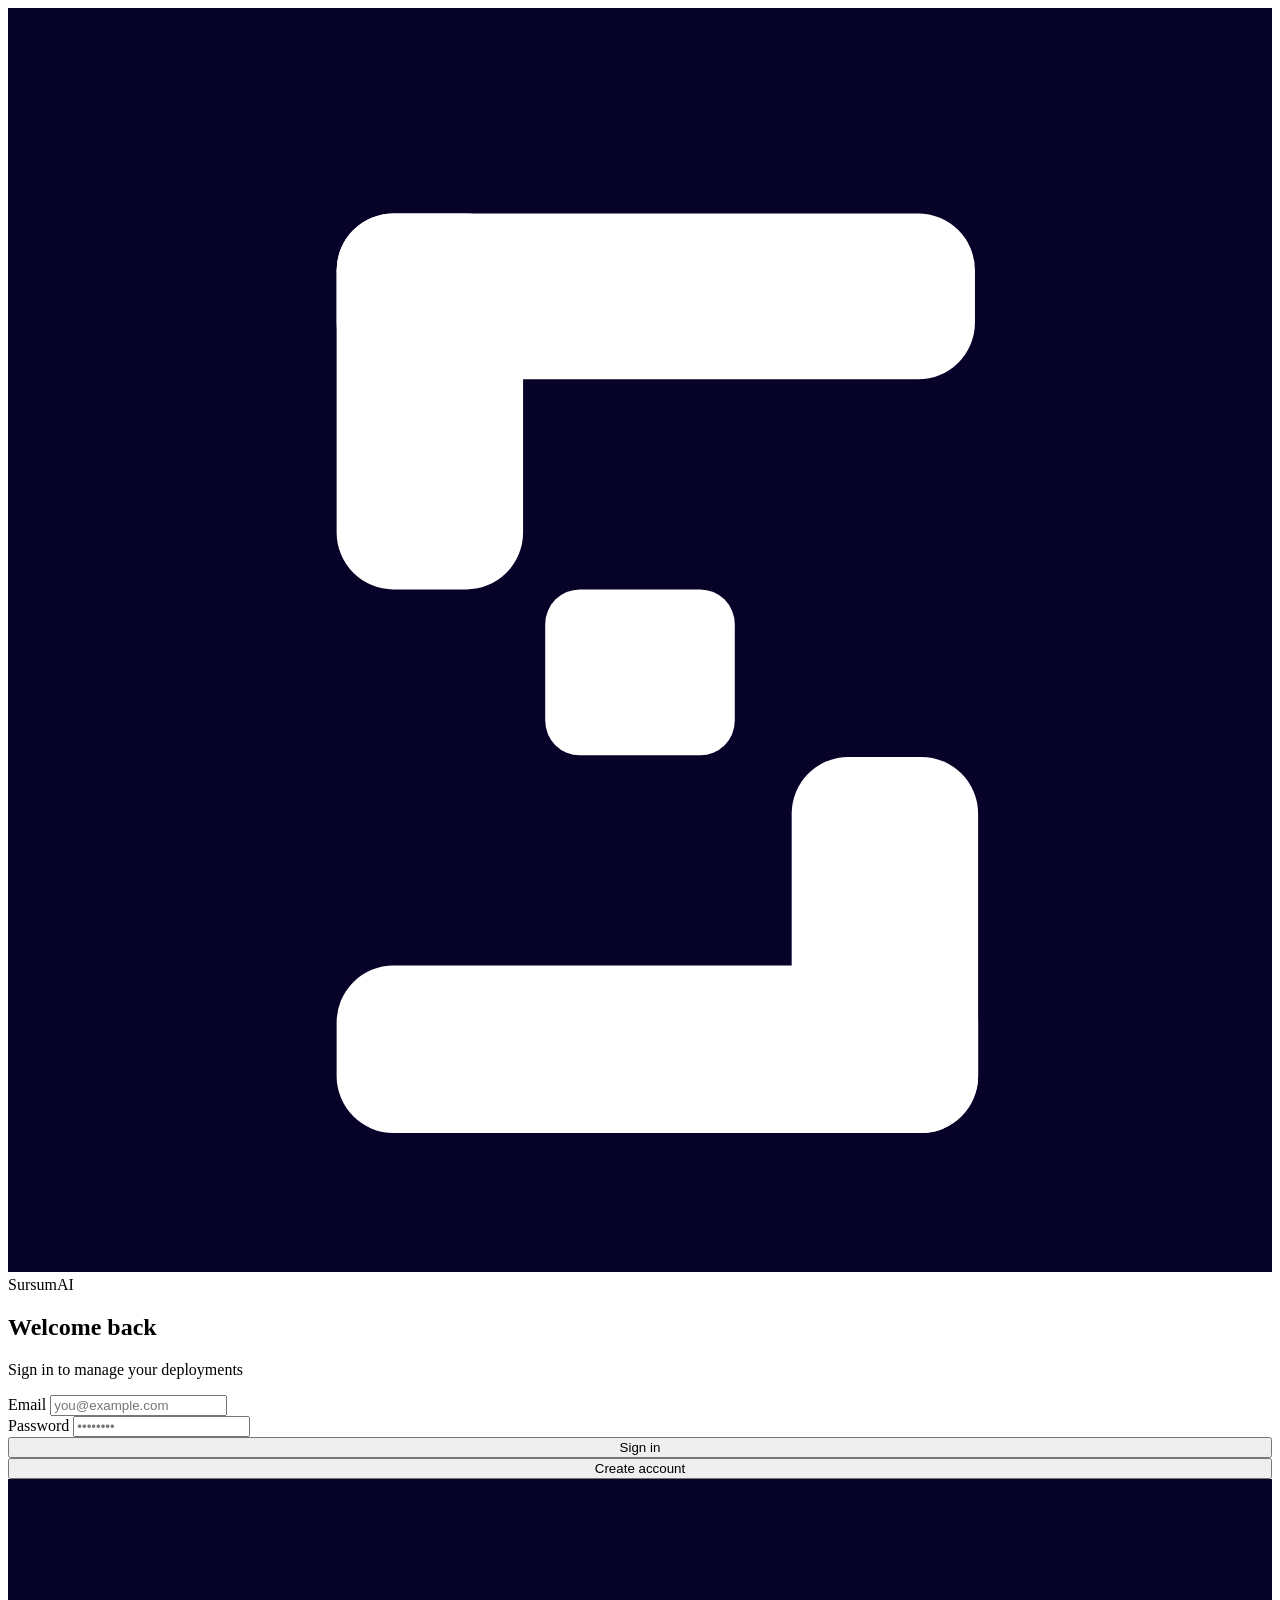
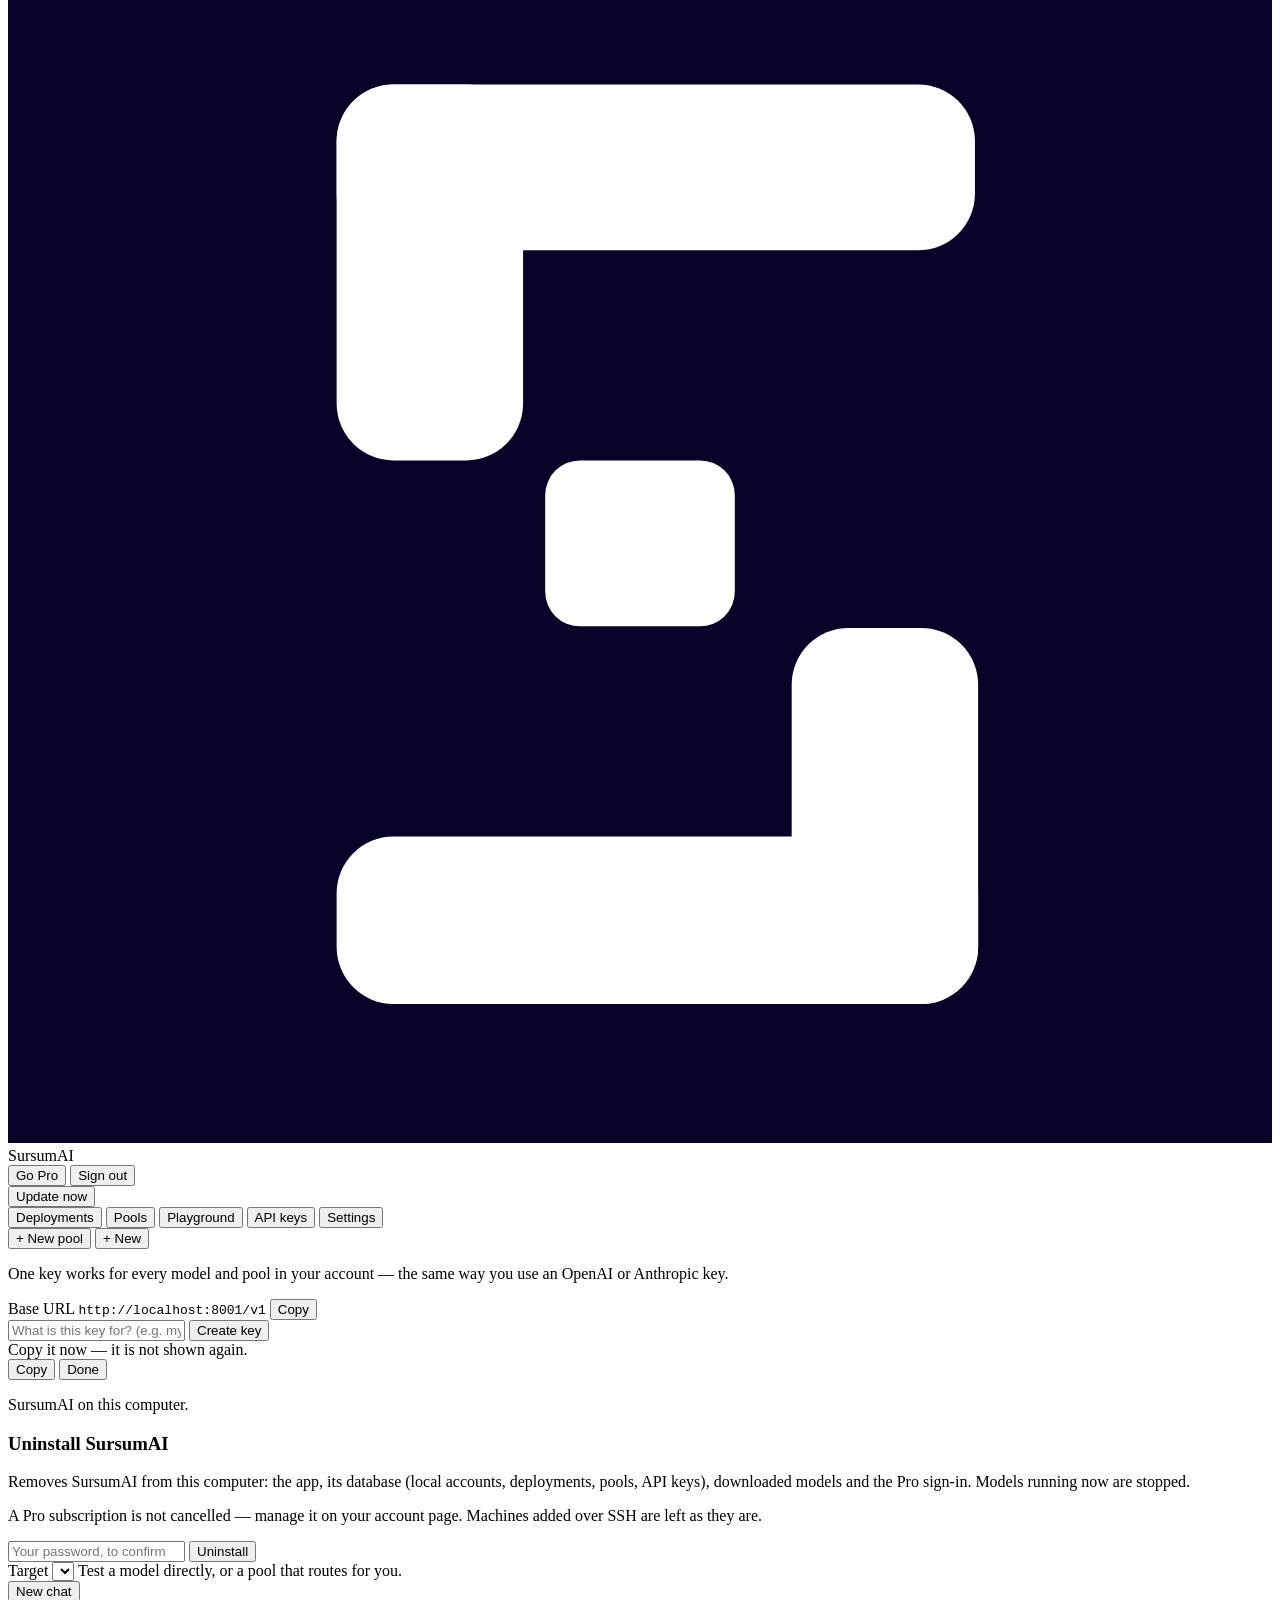
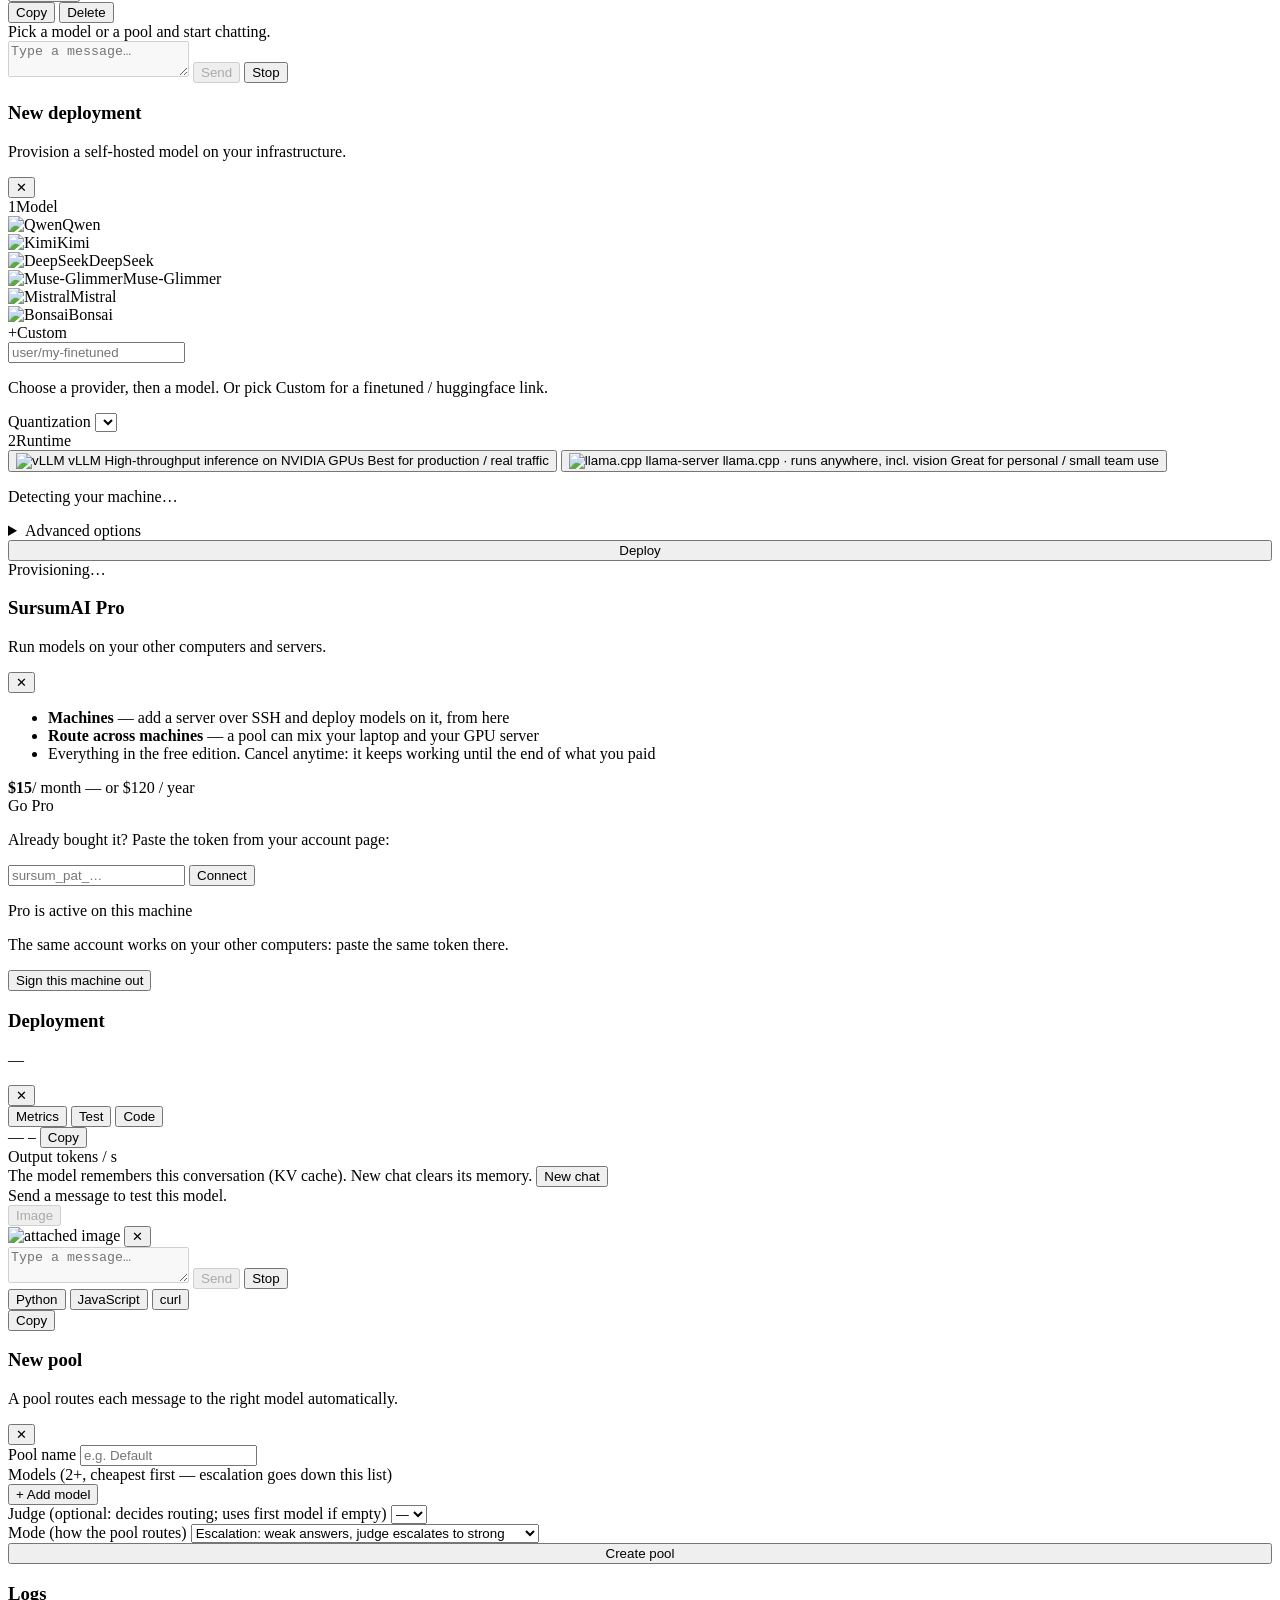
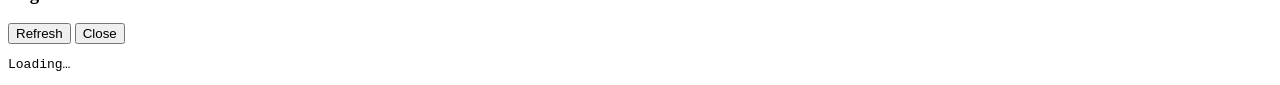
==== web/index.html @ 2ecaefad "v1.0.7: Tuning no deploy — os ajustes que faltavam, sem virar painel de avião Bloco Tuning, recolhid" ====
<!DOCTYPE html>
<html lang="en">
<head>
  <meta charset="UTF-8" />
  <meta name="viewport" content="width=device-width, initial-scale=1.0" />
  <title>SursumAI - Self-Hosting Models</title>
  <link rel="icon" type="image/svg+xml" href="/assets/favicon.svg" />
  <link rel="stylesheet" href="/style.css" />
</head>
<body>
  <div class="bg"></div>

  <!-- ======= LOGIN ======= -->
  <section id="login" class="auth-wrap">
    <div class="auth-card glass">
      <div class="auth-brand"><svg class="logo-mark" aria-hidden="true" xmlns="http://www.w3.org/2000/svg" viewBox="0 0 800 800"><rect width="800" height="800" fill="#070228"/><g fill="#fff"><rect x="208" y="130" width="404" height="105" rx="36"/><rect x="208" y="130" width="118" height="238" rx="36"/><rect x="340" y="368" width="120" height="105" rx="22"/><rect x="496" y="474" width="118" height="238" rx="36"/><rect x="208" y="606" width="406" height="106" rx="36"/></g></svg><span>SursumAI</span></div>
      <h2 id="authTitle">Welcome back</h2>
      <p id="authSub">Sign in to manage your deployments</p>
      <div class="field">
        <label>Email</label>
        <input id="auth_email" class="input" type="email" autocomplete="email" placeholder="you@example.com" />
      </div>
      <div class="field">
        <label>Password</label>
        <input id="auth_password" class="input" type="password" autocomplete="current-password" placeholder="••••••••" />
      </div>
      <button id="authBtn" class="btn btn-primary" style="width:100%" onclick="submitAuth()">Sign in</button>
      <button id="authToggle" class="btn btn-ghost" style="width:100%" onclick="toggleAuth()">Create account</button>
    </div>
  </section>

  <!-- ======= DASHBOARD ======= -->
  <section id="dashboard" class="hidden">
    <nav class="nav">
      <span class="logo"><svg class="logo-mark" aria-hidden="true" xmlns="http://www.w3.org/2000/svg" viewBox="0 0 800 800"><rect width="800" height="800" fill="#070228"/><g fill="#fff"><rect x="208" y="130" width="404" height="105" rx="36"/><rect x="208" y="130" width="118" height="238" rx="36"/><rect x="340" y="368" width="120" height="105" rx="22"/><rect x="496" y="474" width="118" height="238" rx="36"/><rect x="208" y="606" width="406" height="106" rx="36"/></g></svg>SursumAI</span>
      <div class="nav-right">
        <span id="userName" class="nav-user hidden"></span>
        <button class="btn btn-pro" id="proBtn" onclick="openUpgrade()">Go Pro</button>
        <button class="btn btn-ghost" onclick="logout()">Sign out</button>
      </div>
    </nav>
    <div class="dash">
      <div id="updateBanner" class="update-banner hidden">
        <span id="updateBannerText"></span>
        <button class="btn btn-primary update-btn" onclick="applyUpdate()">Update now</button>
      </div>
      <div class="dash-head">
        <div class="dash-tabs">
          <button class="dash-tab active" data-view="deploys" onclick="switchDash('deploys')">Deployments</button>
          <button class="dash-tab" data-view="pools" onclick="switchDash('pools')">Pools</button>
          <button class="dash-tab" data-view="chat" onclick="switchDash('chat')">Playground</button>
          <button class="dash-tab" data-view="keys" onclick="switchDash('keys')">API keys</button>
          <button class="dash-tab" data-view="settings" onclick="switchDash('settings')">Settings</button>
        </div>
        <div>
          <button class="btn btn-primary hidden" id="poolBtn" onclick="openPoolModal()">+ New pool</button>
          <button class="btn btn-primary" id="newBtn" onclick="openModal()">+ New</button>
        </div>
      </div>
      <div id="deploysView">
        <div id="sursumaiGrid" class="sursum-grid"></div>
      </div>
      <div id="poolsView" class="hidden">
        <div id="poolsGrid" class="sursum-grid"></div>
      </div>
      <div id="keysView" class="hidden">
        <div class="keys-intro">
          <p>One key works for every model and pool in your account — the same way
             you use an OpenAI or Anthropic key.</p>
          <div class="keys-base">
            <span class="kv-label">Base URL</span>
            <code class="url" id="keysBaseUrl">http://localhost:8001/v1</code>
            <button class="btn btn-ghost btn-sm"
                    onclick="copyUrl(document.getElementById('keysBaseUrl').textContent)">Copy</button>
          </div>
        </div>
        <div class="keys-new">
          <input class="input" id="keyName" placeholder="What is this key for? (e.g. my laptop)"
                 maxlength="60" onkeydown="if(event.key==='Enter')createApiKey()">
          <button class="btn btn-primary" onclick="createApiKey()">Create key</button>
        </div>
        <div id="keyReveal" class="key-reveal hidden">
          <div class="key-reveal-head">Copy it now — it is not shown again.</div>
          <div class="key-reveal-row">
            <code id="keyRevealValue"></code>
            <button class="btn btn-primary btn-sm" onclick="copyNewKey()">Copy</button>
            <button class="btn btn-ghost btn-sm" onclick="dismissNewKey()">Done</button>
          </div>
        </div>
        <div id="keysList" class="keys-list"></div>
      </div>
      <div id="settingsView" class="hidden">
        <div class="keys-intro">
          <p>SursumAI <span id="settingsVersion"></span> on this computer.</p>
        </div>
        <div class="danger-zone">
          <h3>Uninstall SursumAI</h3>
          <p>Removes SursumAI from this computer: the app, its database (local accounts,
             deployments, pools, API keys), downloaded models and the Pro sign-in. Models
             running now are stopped.</p>
          <p class="muted">A Pro subscription is not cancelled — manage it on your account
             page. Machines added over SSH are left as they are.</p>
          <div class="keys-new">
            <input class="input" id="uninstallPassword" type="password"
                   placeholder="Your password, to confirm" autocomplete="current-password"
                   onkeydown="if(event.key==='Enter')uninstallApp()">
            <button class="btn btn-danger" id="uninstallBtn" onclick="uninstallApp()">Uninstall</button>
          </div>
        </div>
      </div>
      <div id="chatView" class="hidden">
        <div class="chat-area">
          <div class="chat-head">
            <div class="chat-pool-row">
              <label>Target</label>
              <select id="chatTarget" class="input" onchange="chatTargetChanged()"></select>
              <span class="chat-hint">Test a model directly, or a pool that routes for you.</span>
            </div>
            <button class="btn btn-ghost" onclick="newChat()">New chat</button>
          </div>
          <div id="chatApiRow" class="chat-api-row hidden">
            <code id="chatApiUrl" class="chat-api-url"></code>
            <button class="btn btn-ghost chat-api-copy" onclick="copyChatApi()">Copy</button>
            <button class="btn btn-danger chat-api-del hidden" id="chatApiDel" onclick="deleteChatPool()">Delete</button>
          </div>
          <div id="chatMessages" class="chat-messages">
            <div class="play-empty">Pick a model or a pool and start chatting.</div>
          </div>
          <div class="chat-input-row">
            <textarea id="chatInput" class="input play-input" rows="2" placeholder="Type a message…"
              onkeydown="if(event.key==='Enter'&&!event.shiftKey){event.preventDefault();sendChat()}" disabled></textarea>
            <button class="btn btn-primary" id="chatSend" onclick="sendChat()" disabled>Send</button>
            <button class="btn btn-danger play-stop hidden" id="chatStop" onclick="stopChat()">Stop</button>
          </div>
        </div>
      </div>
    </div>
  </section>

  <!-- ======= NEW DEPLOY MODAL ======= -->
  <div id="modal" class="overlay hidden" onclick="if(event.target===this) closeModal()">
    <div class="modal glass">
      <div class="modal-head">
        <div>
          <h3 id="modalTitle">New deployment</h3>
          <p class="modal-sub" id="modalSub">Provision a self-hosted model on your infrastructure.</p>
        </div>
        <button class="modal-close" onclick="closeModal()" aria-label="Close">✕</button>
      </div>

      <div class="sec">
        <div class="sec-head"><span class="sec-num">1</span><span class="sec-title">Model</span></div>
        <div class="field">
          <div class="providers">
            <div class="provider" data-provider="qwen" onclick="pickProvider('qwen')">
              <img class="plogo" src="https://avatars.githubusercontent.com/u/141221163?s=80" alt="Qwen" /><span class="pname">Qwen</span>
            </div>
            <div class="provider" data-provider="kimi" onclick="pickProvider('kimi')">
              <img class="plogo" src="https://avatars.githubusercontent.com/u/129152888?s=80" alt="Kimi" /><span class="pname">Kimi</span>
            </div>
            <div class="provider" data-provider="deepseek" onclick="pickProvider('deepseek')">
              <img class="plogo" src="https://avatars.githubusercontent.com/u/148330874?s=80" alt="DeepSeek" /><span class="pname">DeepSeek</span>
            </div>
            <div class="provider" data-provider="llama" onclick="pickProvider('llama')">
              <img class="plogo" src="https://avatars.githubusercontent.com/u/153379578?s=80" alt="Muse-Glimmer" /><span class="pname">Muse-Glimmer</span>
            </div>
            <div class="provider" data-provider="mistral" onclick="pickProvider('mistral')">
              <img class="plogo" src="https://avatars.githubusercontent.com/u/132372032?s=80" alt="Mistral" /><span class="pname">Mistral</span>
            </div>
            <div class="provider" data-provider="bonsai" onclick="pickProvider('bonsai')">
              <img class="plogo" src="/assets/bonsai-logo.svg" alt="Bonsai" /><span class="pname">Bonsai</span>
            </div>
            <div class="provider" data-provider="custom" onclick="pickProvider('custom')">
              <span class="plogo pl-custom">+</span><span class="pname">Custom</span>
            </div>
          </div>
          <div id="provider_models" class="provider-models hidden">
            <div id="provider_models_list" class="model-list-static"></div>
          </div>
          <input id="f_model" class="input hidden" placeholder="user/my-finetuned" autocomplete="off" />
          <p class="hint" id="f_model_hint">Choose a provider, then a model. Or pick Custom for a finetuned / huggingface link.</p>
          <div id="quant_row" class="quant-row hidden">
            <label class="label" for="f_quant">Quantization</label>
            <select id="f_quant" class="input"></select>
          </div>
        </div>
      </div>

      <div class="sec">
        <div class="sec-head"><span class="sec-num">2</span><span class="sec-title">Runtime</span></div>
        <div class="runtime-cards">
          <button class="runtime-card active" data-runtime="vllm" onclick="setRuntime('vllm')">
            <img class="rlogo" src="https://avatars.githubusercontent.com/u/136984999?s=80" alt="vLLM" />
            <span class="rname">vLLM</span>
            <span class="rdesc">High-throughput inference on NVIDIA GPUs</span>
            <span class="rtag">Best for production / real traffic</span>
          </button>
          <button class="runtime-card" data-runtime="llama" onclick="setRuntime('llama')">
            <img class="rlogo" src="https://avatars.githubusercontent.com/u/134263123?s=80" alt="llama.cpp" />
            <span class="rname">llama-server</span>
            <span class="rdesc">llama.cpp · runs anywhere, incl. vision</span>
            <span class="rtag">Great for personal / small team use</span>
          </button>
        </div>
        <p class="runtime-note" id="runtimeNote">Detecting your machine…</p>
      </div>

      <details class="advanced" id="advancedSec">
        <summary>Advanced options</summary>

        <div class="sec">
          <div class="sec-head"><span class="sec-num">3</span><span class="sec-title">Configuration</span></div>
          <div class="cfg-grid">
            <div class="field"><label>GPUs</label><input id="f_gpus" class="input" type="number" value="1" min="1" /></div>
            <div class="field"><label>GPU mem util</label><input id="f_mem" class="input" type="number" value="0.50" step="0.05" min="0.05" max="1" /></div>
            <div class="field"><label>Max model len</label><input id="f_len" class="input" type="number" value="300" /></div>
            <div class="field"><label>Max tokens</label><input id="f_tokens" class="input" type="number" value="2048" /></div>
            <div class="field"><label>Temperature</label><input id="f_temp" class="input" type="number" value="0.0" step="0.1" min="0" max="2" /></div>
            <div class="field"><label>Port</label><input id="f_port" class="input" type="number" placeholder="auto" min="9000" max="9099" /></div>
          </div>
          <div class="field hf-field">
            <label>Hugging Face token <span class="opt">(optional, faster downloads)</span></label>
            <input id="f_hf_token" class="input" type="password" placeholder="hf_..." autocomplete="off" />
          </div>
        </div>

        <div class="sec">
          <div class="sec-head">
            <span class="sec-num">4</span><span class="sec-title">Tuning</span>
            <button type="button" class="btn btn-ghost btn-sm tuning-reset"
                    onclick="resetTuning()">Reset to automatic</button>
          </div>
          <p class="hint">Every field here is optional. Left alone, the runtime picks what
             fits your machine — that is what almost every deployment uses.</p>
          <div class="cfg-grid">
            <div class="field">
              <label>Name</label>
              <input id="f_name" class="input" maxlength="60" placeholder="e.g. Qwen 27B fast" />
              <span class="fhint">What you call it in the dashboard. The model id is used when empty.</span>
            </div>
            <div class="field">
              <label>KV cache</label>
              <select id="f_kv" class="input">
                <option value="">Automatic</option>
                <option value="f16">f16 — full precision</option>
                <option value="q8_0">q8_0 — half the memory</option>
                <option value="q4_0">q4_0 — a quarter, lower quality</option>
              </select>
              <span class="fhint">Shrinks what the context costs in memory, so a longer
                conversation fits on the same card.</span>
            </div>
            <div class="field">
              <label>Conversations at once</label>
              <input id="f_parallel" class="input" type="number" min="1" max="256" placeholder="auto" />
              <span class="fhint">More serves several people at the same time; each one takes
                its slice of the context.</span>
            </div>
            <div class="field llama-only">
              <label>Top-p</label>
              <input id="f_top_p" class="input" type="number" step="0.05" min="0.05" max="1" placeholder="auto" />
              <span class="fhint">Lower keeps the model to the likeliest words.</span>
            </div>
            <div class="field llama-only">
              <label>Repeat penalty</label>
              <input id="f_repeat" class="input" type="number" step="0.05" min="0.05" max="5" placeholder="auto" />
              <span class="fhint">Above 1 pushes the model away from repeating itself.</span>
            </div>
            <div class="field llama-only">
              <label>GPU layers</label>
              <input id="f_ngl" class="input" placeholder="auto" />
              <span class="fhint">Automatic splits a model bigger than your VRAM between GPU
                and CPU. A number turns that off.</span>
            </div>
            <div class="field llama-only">
              <label>CPU threads</label>
              <input id="f_threads" class="input" type="number" min="1" max="256" placeholder="auto" />
              <span class="fhint">Matters when part of the model runs on the CPU.</span>
            </div>
            <div class="field llama-only field-check">
              <label><input id="f_flash" type="checkbox" /> Flash attention</label>
              <span class="fhint">Faster and lighter on recent NVIDIA cards.</span>
            </div>
            <div class="field vllm-only">
              <label>Quantization</label>
              <select id="f_quantization" class="input">
                <option value="">None (full weights)</option>
                <option value="awq">AWQ</option>
                <option value="gptq">GPTQ</option>
                <option value="fp8">FP8</option>
                <option value="bitsandbytes">bitsandbytes</option>
                <option value="gguf">GGUF</option>
              </select>
              <span class="fhint">Only for a repo that was published quantized that way.</span>
            </div>
            <div class="field vllm-only">
              <label>Swap space (GiB)</label>
              <input id="f_swap" class="input" type="number" min="0" max="128" placeholder="auto" />
              <span class="fhint">CPU memory to fall back on when the GPU fills up.</span>
            </div>
            <div class="field vllm-only field-check">
              <label><input id="f_trust" type="checkbox" /> Trust remote code</label>
              <span class="fhint">Some models only load with this. It runs code from the
                repository, so turn it on for models you trust.</span>
            </div>
          </div>
        </div>
      </details>

      <button id="deployBtn" class="btn btn-primary" style="width:100%" onclick="deploy()">Deploy</button>
      <div id="progress" class="progress hidden">
        <span class="spinner"></span>
        <span id="progressText">Provisioning…</span>
      </div>
    </div>
  </div>

  <!-- ======= UPGRADE / LICENCE ======= -->
  <div id="upgradeModal" class="overlay hidden" onclick="if(event.target===this) closeUpgrade()">
    <div class="modal glass upgrade-modal">
      <div class="modal-head">
        <div>
          <h3 id="upgradeTitle">SursumAI Pro</h3>
          <p class="modal-sub" id="upgradeSub">Run models on your other computers and servers.</p>
        </div>
        <button class="modal-close" onclick="closeUpgrade()" aria-label="Close">✕</button>
      </div>

      <div id="upgradeOffer">
        <ul class="upgrade-list">
          <li><b>Machines</b> — add a server over SSH and deploy models on it, from here</li>
          <li><b>Route across machines</b> — a pool can mix your laptop and your GPU server</li>
          <li>Everything in the free edition. Cancel anytime: it keeps working until the end of what you paid</li>
        </ul>
        <div class="upgrade-price"><b>$15</b><span>/ month — or $120 / year</span></div>
        <a class="btn btn-primary upgrade-buy" id="upgradeBuy" target="_blank" rel="noopener">Go Pro</a>
        <p class="upgrade-note">Already bought it? Paste the token from your account page:</p>
        <div class="upgrade-key-row">
          <input class="input" id="licenseKey" placeholder="sursum_pat_…" autocomplete="off" spellcheck="false"
                 onkeydown="if(event.key==='Enter')connectAccount()">
          <button class="btn btn-primary" id="activateBtn" onclick="connectAccount()">Connect</button>
        </div>
        <p class="upgrade-error hidden" id="licenseError"></p>
      </div>

      <div id="upgradeActive" class="hidden">
        <div class="upgrade-active-badge">Pro is active on this machine</div>
        <p class="upgrade-note" id="licensedTo"></p>
        <p class="upgrade-note">The same account works on your other computers: paste the same token there.</p>
        <button class="btn btn-ghost" onclick="disconnectAccount()">Sign this machine out</button>
      </div>
    </div>
  </div>

  <div id="toast" class="toast"></div>

  <!-- ======= DEPLOY DETAIL MODAL ======= -->
  <div id="detailModal" class="overlay hidden" onclick="if(event.target===this) closeDetail()">
    <div class="modal detail-modal glass">
      <div class="detail-head">
        <div>
          <h3 id="detailTitle">Deployment</h3>
          <p class="modal-sub" id="detailSub">—</p>
        </div>
        <button class="modal-close" onclick="closeDetail()" aria-label="Close">✕</button>
      </div>

      <div class="tabs">
        <button class="tab active" data-tab="metrics" onclick="switchTab('metrics')">Metrics</button>
        <button class="tab" data-tab="test" onclick="switchTab('test')">Test</button>
        <button class="tab" data-tab="code" onclick="switchTab('code')">Code</button>
      </div>

      <!-- ===== Metrics ===== -->
      <div id="tab-metrics" class="tab-pane active">
        <div class="kv-row">
          <span class="status" id="detailStatus"><span class="dot"></span>—</span>
          <code class="url" id="detailUrl">—</code>
          <button class="btn btn-ghost btn-sm" onclick="copyUrl(document.getElementById('detailUrl').textContent)">Copy</button>
        </div>

        <div class="metrics-grid" id="detailMetricsGrid"></div>
        <div class="spark-row">
          <span class="spark-label">Output tokens / s</span>
          <span id="detailSpark"></span>
        </div>
      </div>

      <!-- ===== Test (playground) ===== -->
      <div id="tab-test" class="tab-pane">
        <div class="play-area">
          <div class="play-head">
            <span class="play-hint">The model remembers this conversation (KV cache). New chat clears its memory.</span>
            <button class="btn btn-ghost play-clear" onclick="clearPlay()">New chat</button>
          </div>
          <div id="playMessages" class="play-messages">
            <div class="play-empty">Send a message to test this model.</div>
          </div>
          <div class="play-input-row">
            <input type="file" id="playImageInput" accept="image/*" hidden
              onchange="attachPlayImage(event)">
            <div class="play-attach-col">
              <button class="btn btn-ghost play-attach" id="playAttach" onclick="pickPlayImage()"
                title="Attach an image (vision models)" disabled>Image</button>
              <div id="playImagePreview" class="play-image-preview hidden">
                <img id="playImageThumb" alt="attached image">
                <button class="play-image-remove" onclick="removePlayImage()" title="Remove image">✕</button>
              </div>
            </div>
            <textarea id="playInput" class="input play-input" rows="2" placeholder="Type a message…"
              onkeydown="if(event.key==='Enter'&&!event.shiftKey){event.preventDefault();sendPlay()}" disabled></textarea>
            <button class="btn btn-primary" id="playSend" onclick="sendPlay()" disabled>Send</button>
            <button class="btn btn-danger play-stop hidden" id="playStop" onclick="stopPlay()">Stop</button>
          </div>
        </div>
      </div>

      <!-- ===== Code ===== -->
      <div id="tab-code" class="tab-pane">
        <div class="code-tabs">
          <button class="code-tab active" data-lang="python" onclick="switchLang('python')">Python</button>
          <button class="code-tab" data-lang="js" onclick="switchLang('js')">JavaScript</button>
          <button class="code-tab" data-lang="curl" onclick="switchLang('curl')">curl</button>
        </div>
        <div class="code-block-wrap">
          <button class="code-copy" onclick="copySnippet()">Copy</button>
          <pre class="code-block" id="codeBlock"></pre>
        </div>
      </div>
    </div>
  </div>

  <!-- ======= POOL MODAL ======= -->
  <div id="poolModal" class="overlay hidden" onclick="if(event.target===this) closePoolModal()">
    <div class="modal glass">
      <div class="modal-head">
        <div>
          <h3>New pool</h3>
          <p class="modal-sub">A pool routes each message to the right model automatically.</p>
        </div>
        <button class="modal-close" onclick="closePoolModal()" aria-label="Close">✕</button>
      </div>
      <div class="field">
        <label>Pool name</label>
        <input id="p_name" class="input" placeholder="e.g. Default" autocomplete="off" />
      </div>
      <div class="field">
        <label>Models <span class="opt">(2+, cheapest first — escalation goes down this list)</span></label>
        <div id="p_models" class="pool-models"></div>
        <button type="button" class="btn btn-ghost pool-add" onclick="addPoolModel()">+ Add model</button>
      </div>
      <div class="field">
        <label>Judge <span class="opt">(optional: decides routing; uses first model if empty)</span></label>
        <select id="p_judge" class="input"><option value="">—</option></select>
      </div>
      <div class="field">
        <label>Mode <span class="opt">(how the pool routes)</span></label>
        <select id="p_mode" class="input">
          <option value="escalation">Escalation: weak answers, judge escalates to strong</option>
          <option value="classifier">Classifier: judge picks the best model for each question</option>
          <option value="advisor">Advisor: instant answer, judge in background</option>
          <option value="stage">Stage: rules only, no judge (fastest)</option>
          <option value="round_robin">Round-robin: alternate models</option>
        </select>
      </div>
      <button id="poolBtnSubmit" class="btn btn-primary" style="width:100%" onclick="createPool()">Create pool</button>
    </div>
  </div>

  <!-- ======= LOGS MODAL ======= -->
  <div id="logsModal" class="overlay hidden" onclick="if(event.target===this) closeLogs()">
    <div class="modal logs-modal glass">
      <div class="logs-head">
        <h3 id="logsTitle">Logs</h3>
        <div class="logs-actions">
          <button class="btn" onclick="refreshLogs()">Refresh</button>
          <button class="btn btn-ghost" onclick="closeLogs()">Close</button>
        </div>
      </div>
      <pre id="logsContent" class="logs-content">Loading…</pre>
    </div>
  </div>

  <script src="/app.js"></script>
</body>
</html>
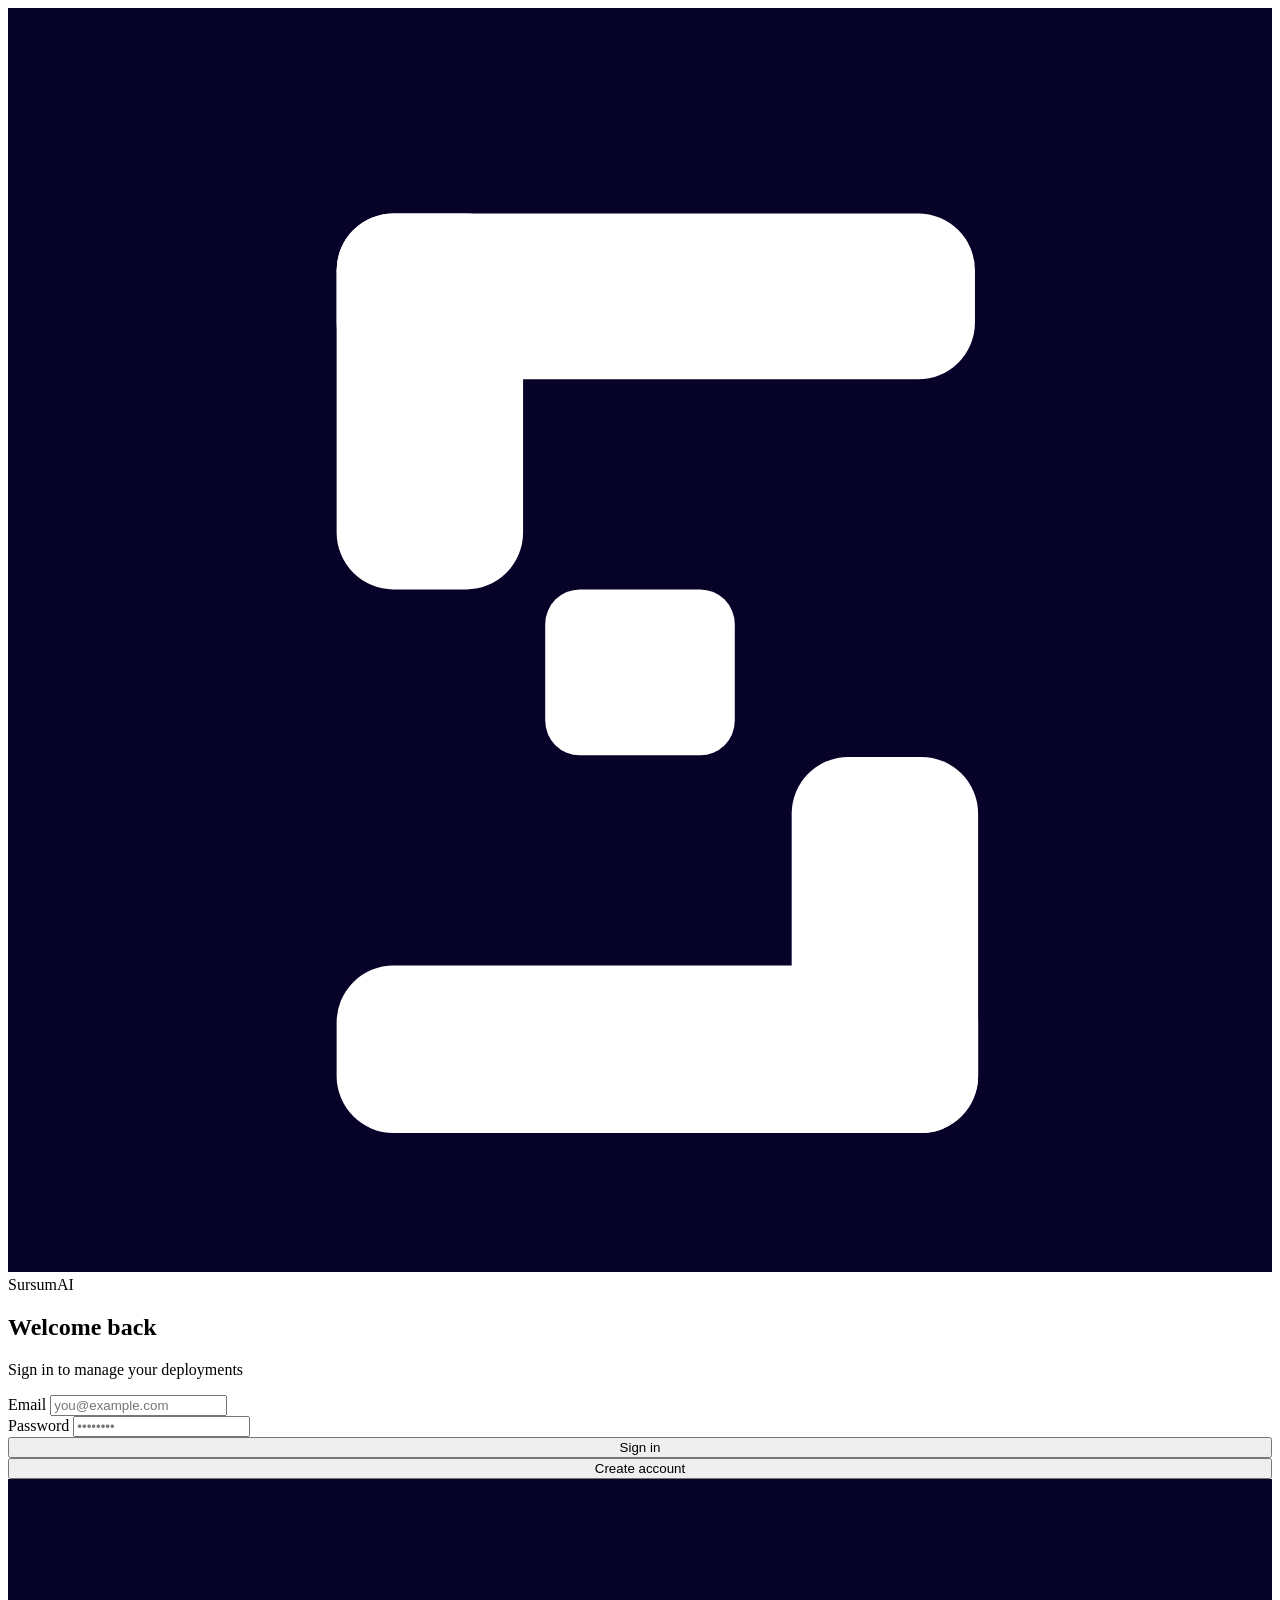
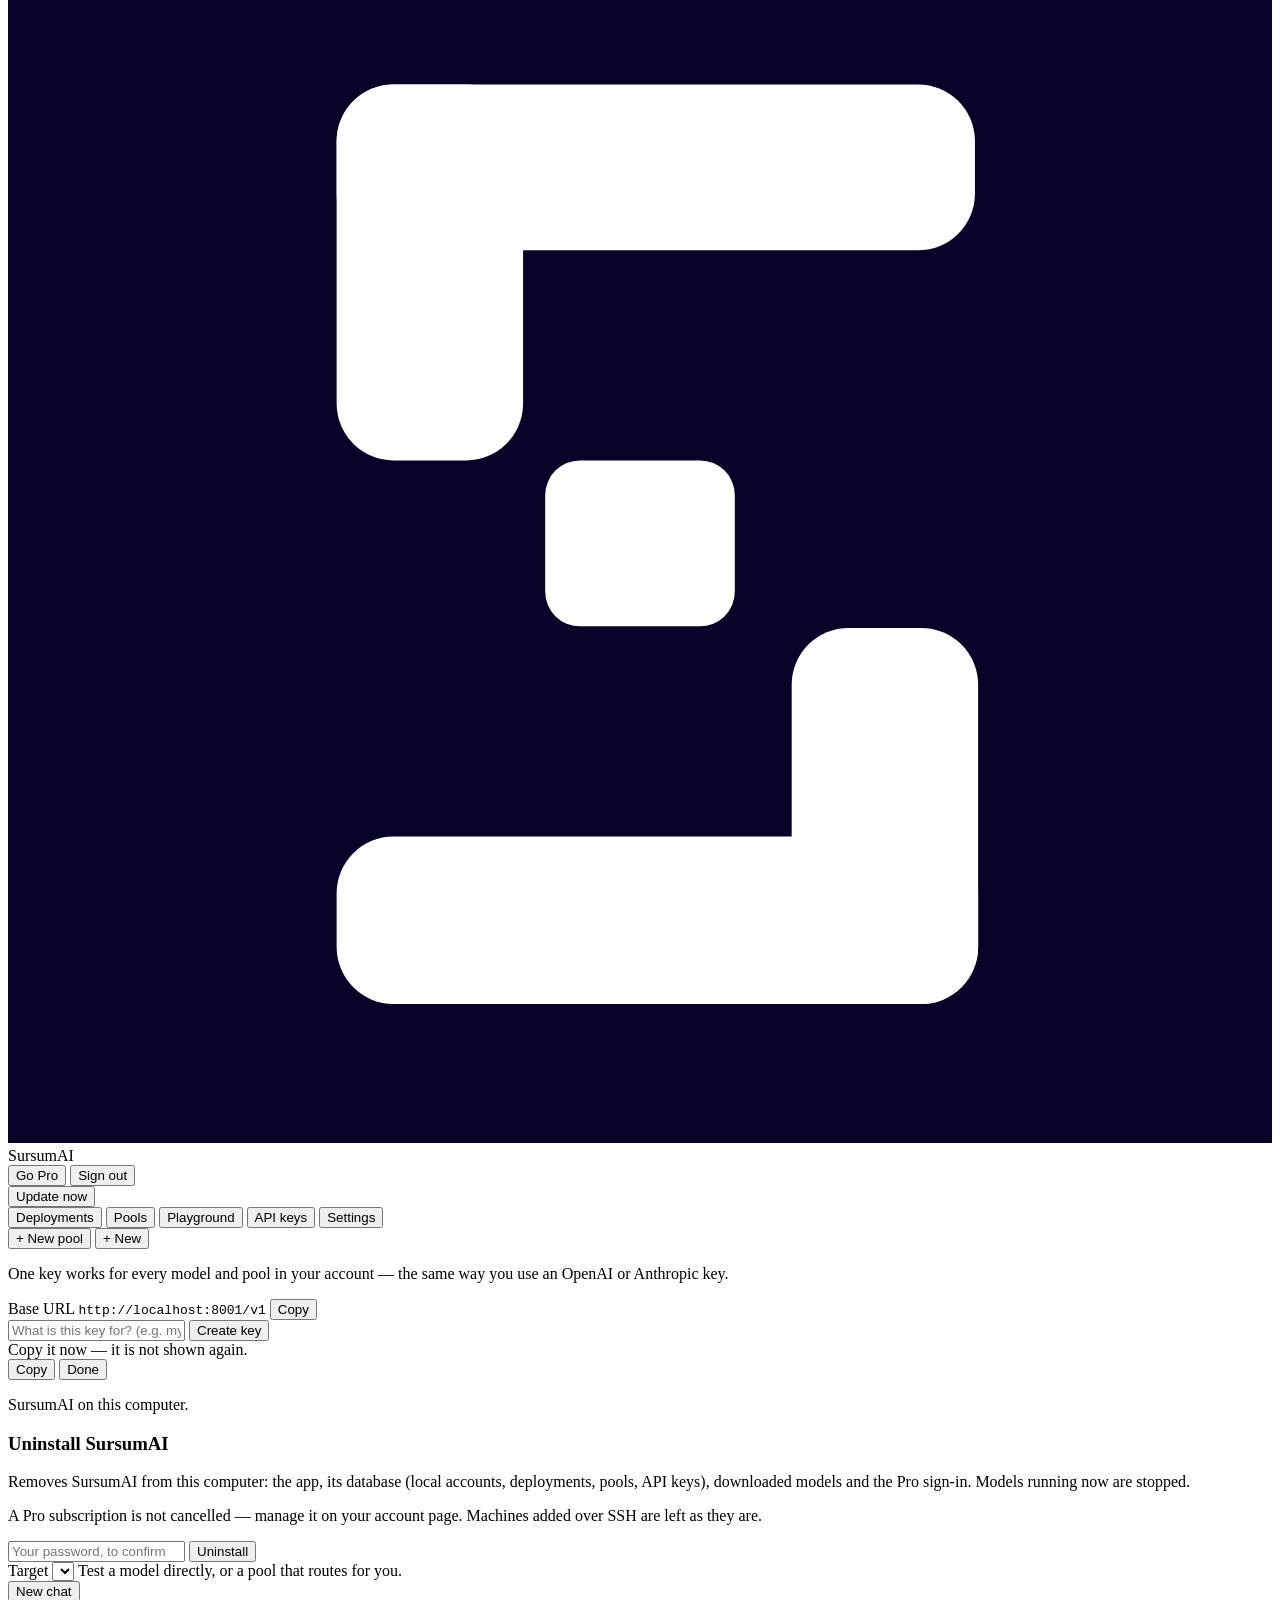
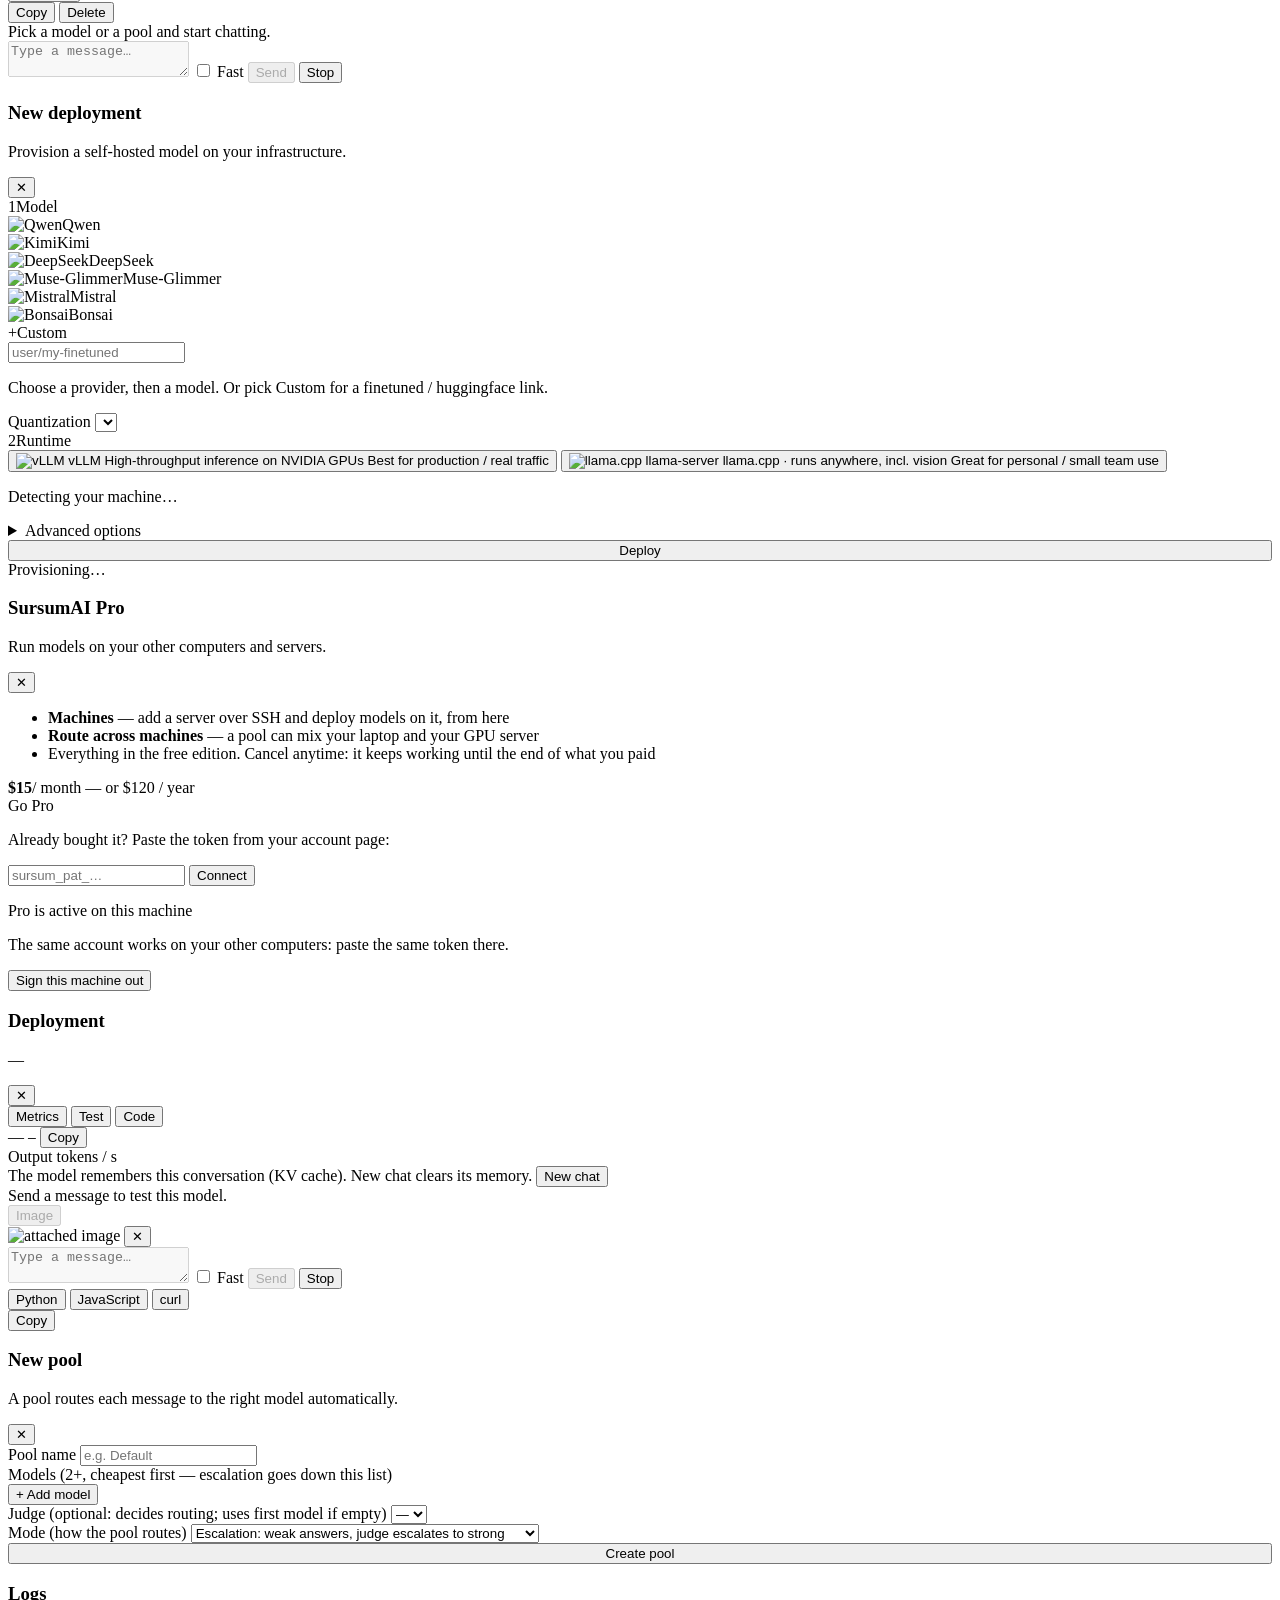
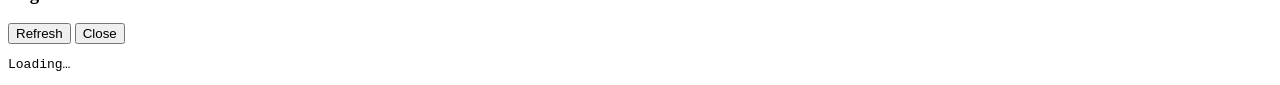
==== commit 73b3e850: "v1.0.16: o argumento "não pense" passa a funcionar de verdade A API da OpenAI tem como pedir respost" ====
--- a/web/index.html
+++ b/web/index.html
@@ -129,6 +129,9 @@
           <div class="chat-input-row">
             <textarea id="chatInput" class="input play-input" rows="2" placeholder="Type a message…"
               onkeydown="if(event.key==='Enter'&&!event.shiftKey){event.preventDefault();sendChat()}" disabled></textarea>
+            <label class="nothink" title="Ask the model to skip its reasoning: faster, worse at maths">
+              <input type="checkbox" id="chatNoThink"> Fast
+            </label>
             <button class="btn btn-primary" id="chatSend" onclick="sendChat()" disabled>Send</button>
             <button class="btn btn-danger play-stop hidden" id="chatStop" onclick="stopChat()">Stop</button>
           </div>
@@ -282,20 +285,17 @@
             </div>
             <div class="field vllm-only">
               <label>Quantization</label>
-              <select id="f_quantization" class="input">
-                <option value="">None (full weights)</option>
-                <option value="awq">AWQ</option>
-                <option value="gptq">GPTQ</option>
-                <option value="fp8">FP8</option>
-                <option value="bitsandbytes">bitsandbytes</option>
-                <option value="gguf">GGUF</option>
+              <select id="f_quantization" class="input" disabled>
+                <option value="">Reading the model…</option>
               </select>
-              <span class="fhint">Only for a repo that was published quantized that way.</span>
+              <span class="fhint" id="f_quantization_hint">A model is quantized by whoever
+                published it — this is what the repository says it is.</span>
             </div>
             <div class="field vllm-only">
-              <label>Swap space (GiB)</label>
-              <input id="f_swap" class="input" type="number" min="0" max="128" placeholder="auto" />
-              <span class="fhint">CPU memory to fall back on when the GPU fills up.</span>
+              <label>CPU offload (GiB)</label>
+              <input id="f_offload" class="input" type="number" min="0" max="512" placeholder="auto" />
+              <span class="fhint">Weights kept in CPU memory, so a model bigger than your
+                VRAM still runs. Slower the more you offload.</span>
             </div>
             <div class="field vllm-only field-check">
               <label><input id="f_trust" type="checkbox" /> Trust remote code</label>
@@ -308,7 +308,7 @@
 
       <button id="deployBtn" class="btn btn-primary" style="width:100%" onclick="deploy()">Deploy</button>
       <div id="progress" class="progress hidden">
-        <span class="spinner"></span>
+        <span class="orb" id="progressOrb" data-state="starting"></span>
         <span id="progressText">Provisioning…</span>
       </div>
     </div>
@@ -408,6 +408,9 @@
             </div>
             <textarea id="playInput" class="input play-input" rows="2" placeholder="Type a message…"
               onkeydown="if(event.key==='Enter'&&!event.shiftKey){event.preventDefault();sendPlay()}" disabled></textarea>
+            <label class="nothink" title="Ask the model to skip its reasoning: faster, worse at maths">
+              <input type="checkbox" id="playNoThink"> Fast
+            </label>
             <button class="btn btn-primary" id="playSend" onclick="sendPlay()" disabled>Send</button>
             <button class="btn btn-danger play-stop hidden" id="playStop" onclick="stopPlay()">Stop</button>
           </div>
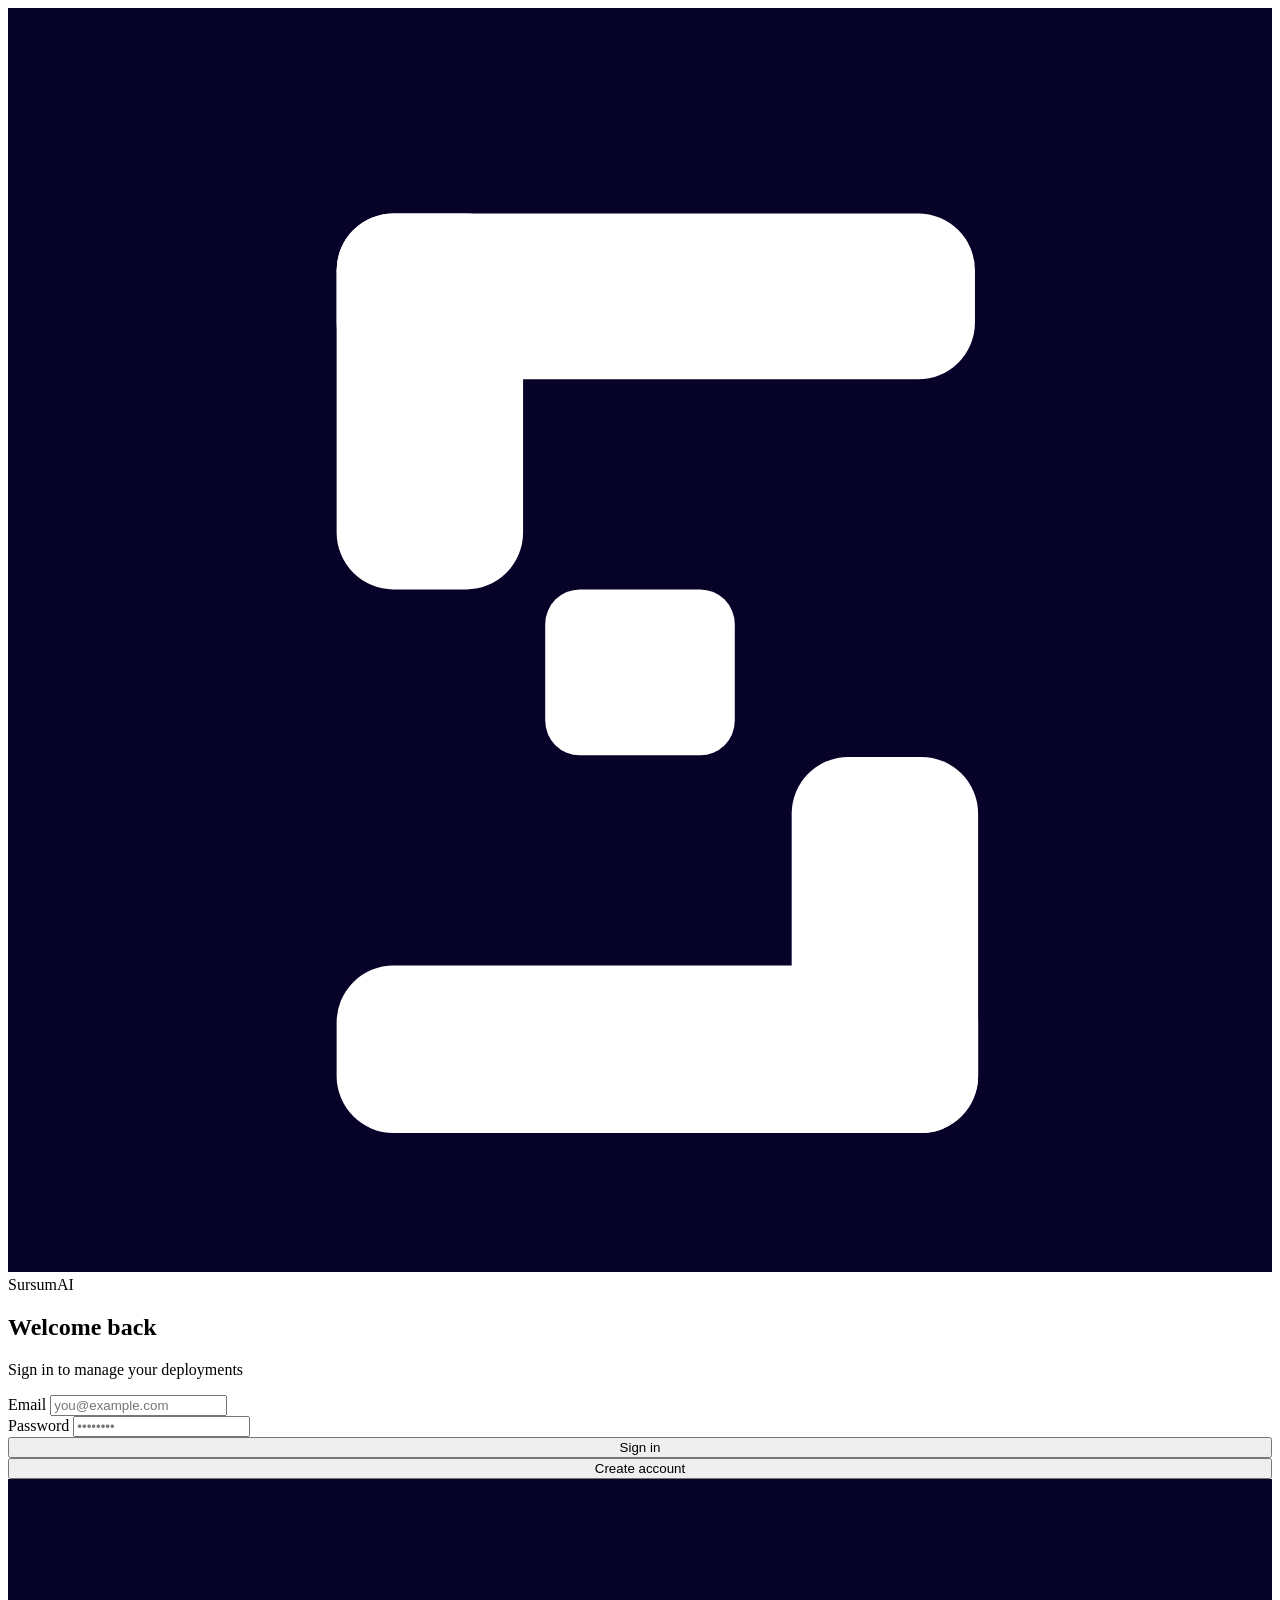
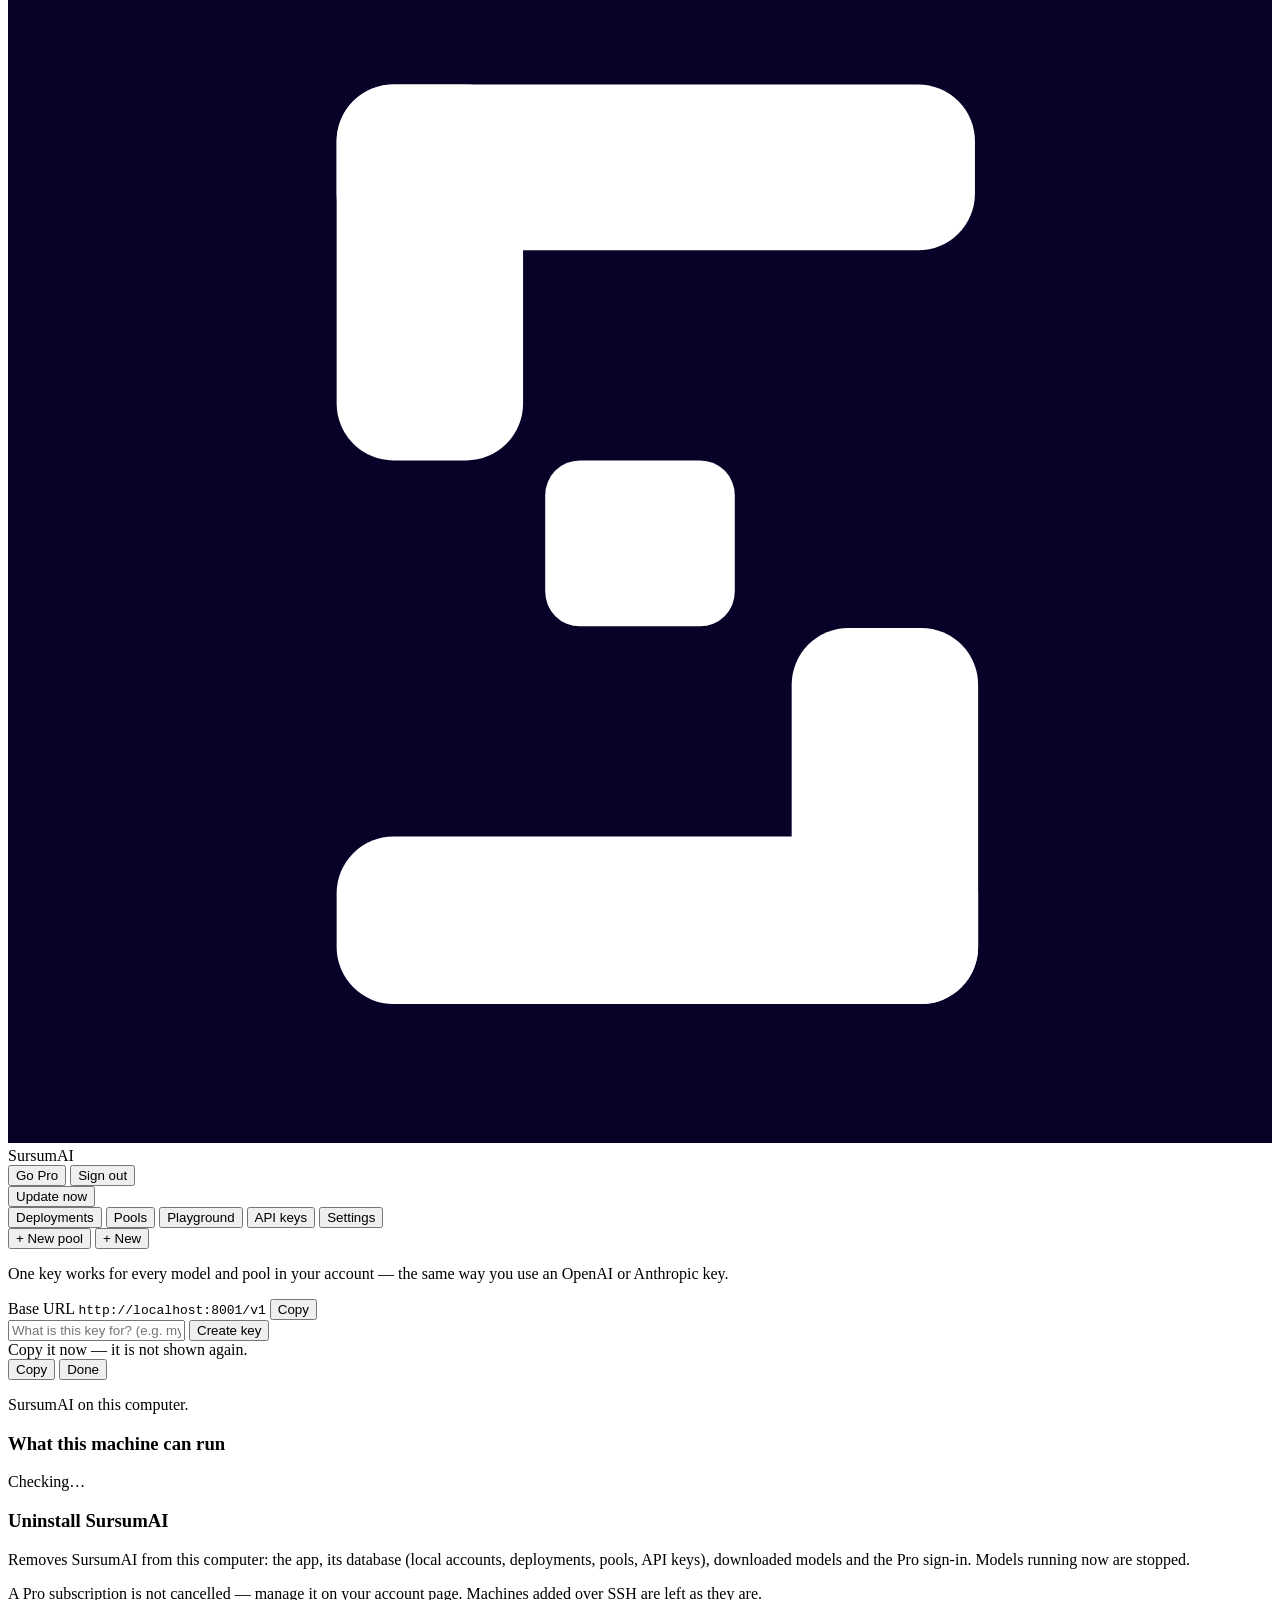
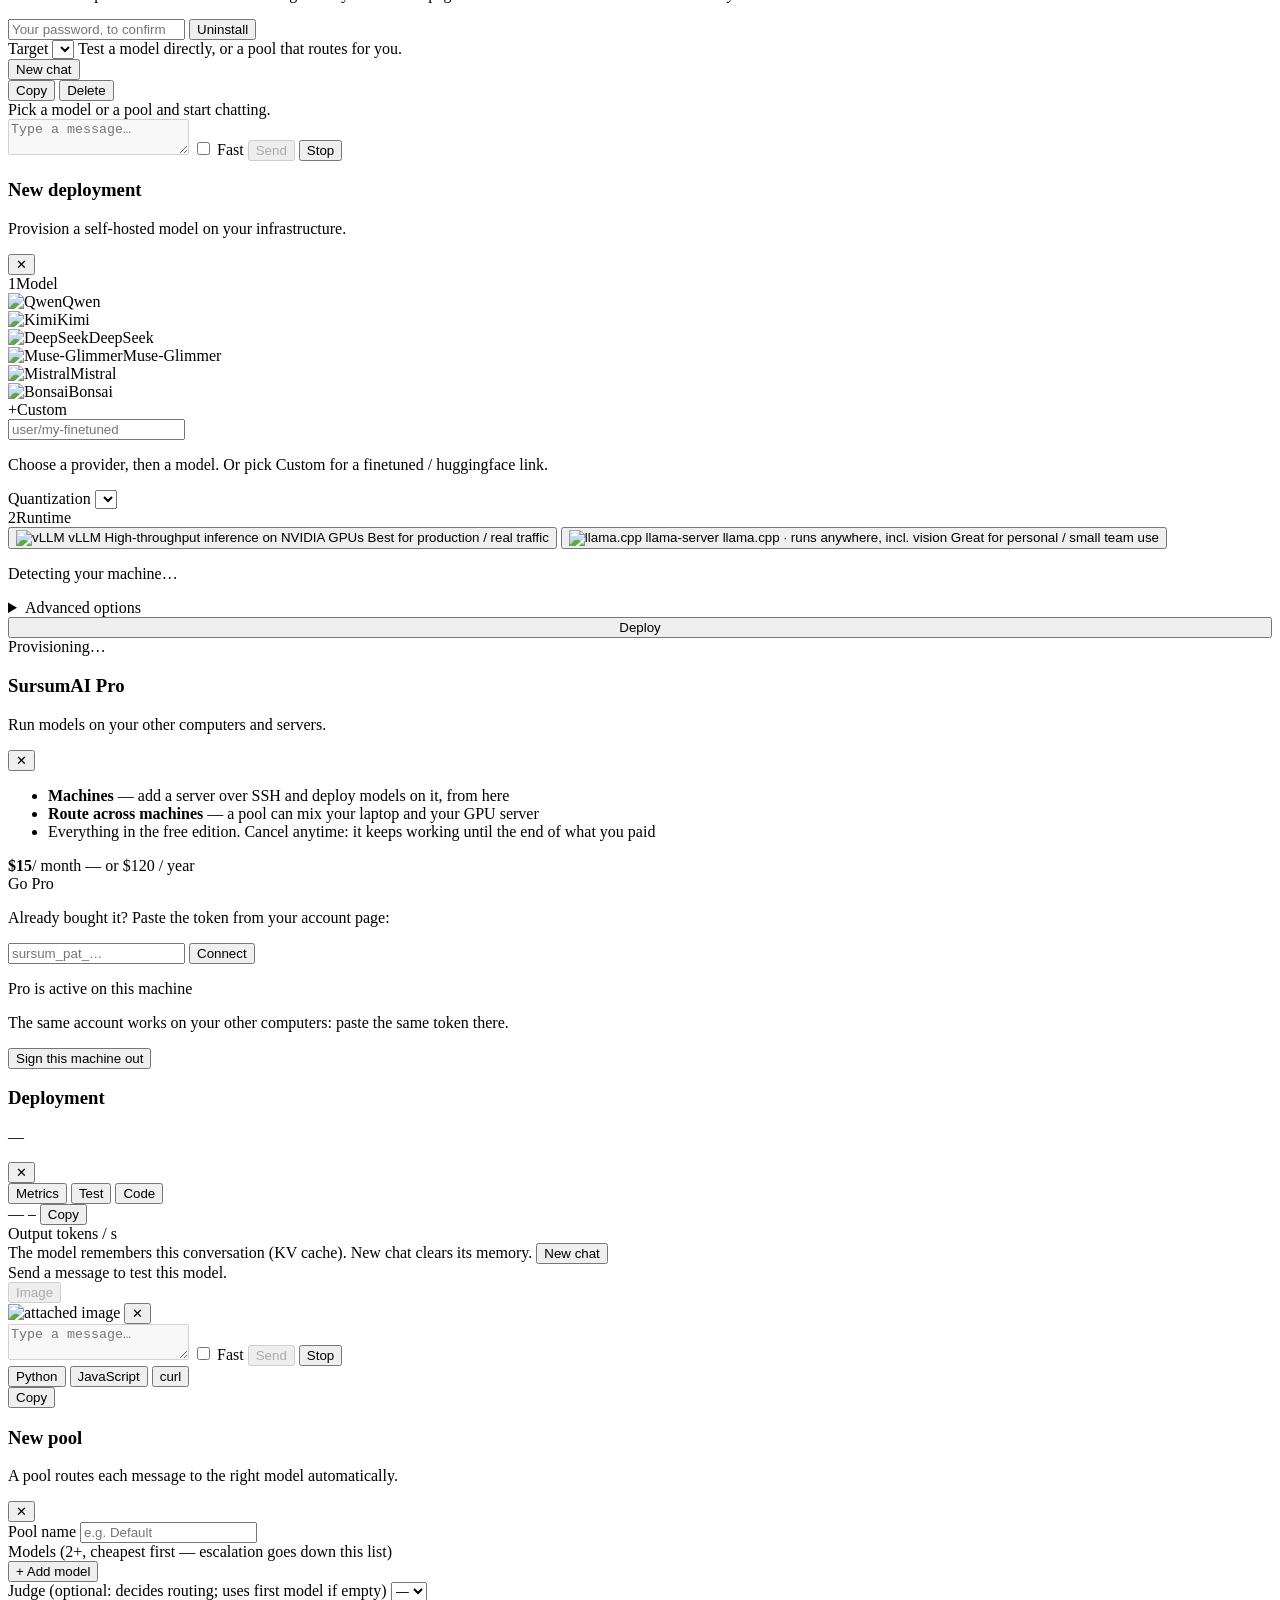
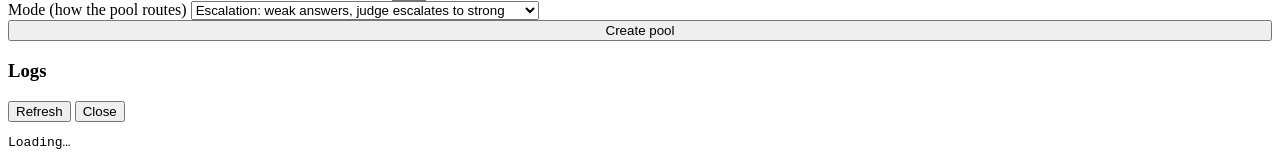
==== commit 3bc55329: "v1.0.20: olhar o que a máquina já tem antes de baixar qualquer coisa Pod alugado quase nunca é vazio" ====
--- a/web/index.html
+++ b/web/index.html
@@ -92,6 +92,12 @@
       <div id="settingsView" class="hidden">
         <div class="keys-intro">
           <p>SursumAI <span id="settingsVersion"></span> on this computer.</p>
+        </div>
+
+        <div class="runtimes" id="runtimesBox">
+          <h3>What this machine can run</h3>
+          <div id="runtimesList" class="runtime-rows">Checking…</div>
+          <pre id="runtimesLog" class="runtime-log hidden"></pre>
         </div>
         <div class="danger-zone">
           <h3>Uninstall SursumAI</h3>
@@ -252,6 +258,19 @@
               <span class="fhint">Shrinks what the context costs in memory, so a longer
                 conversation fits on the same card.</span>
             </div>
+            <div class="field llama-only">
+              <label>Thinking</label>
+              <select id="f_thinking" class="input">
+                <option value="">The model's default</option>
+                <option value="off">Off — answer straight away</option>
+                <option value="low">Low</option>
+                <option value="medium">Medium</option>
+                <option value="xhigh">Maximum</option>
+              </select>
+              <span class="fhint">A reasoning model writes its thinking before the answer,
+                and you wait for all of it. Off is fastest and worse at problems that need
+                working out. Applies to everyone who calls this model.</span>
+            </div>
             <div class="field">
               <label>Conversations at once</label>
               <input id="f_parallel" class="input" type="number" min="1" max="256" placeholder="auto" />
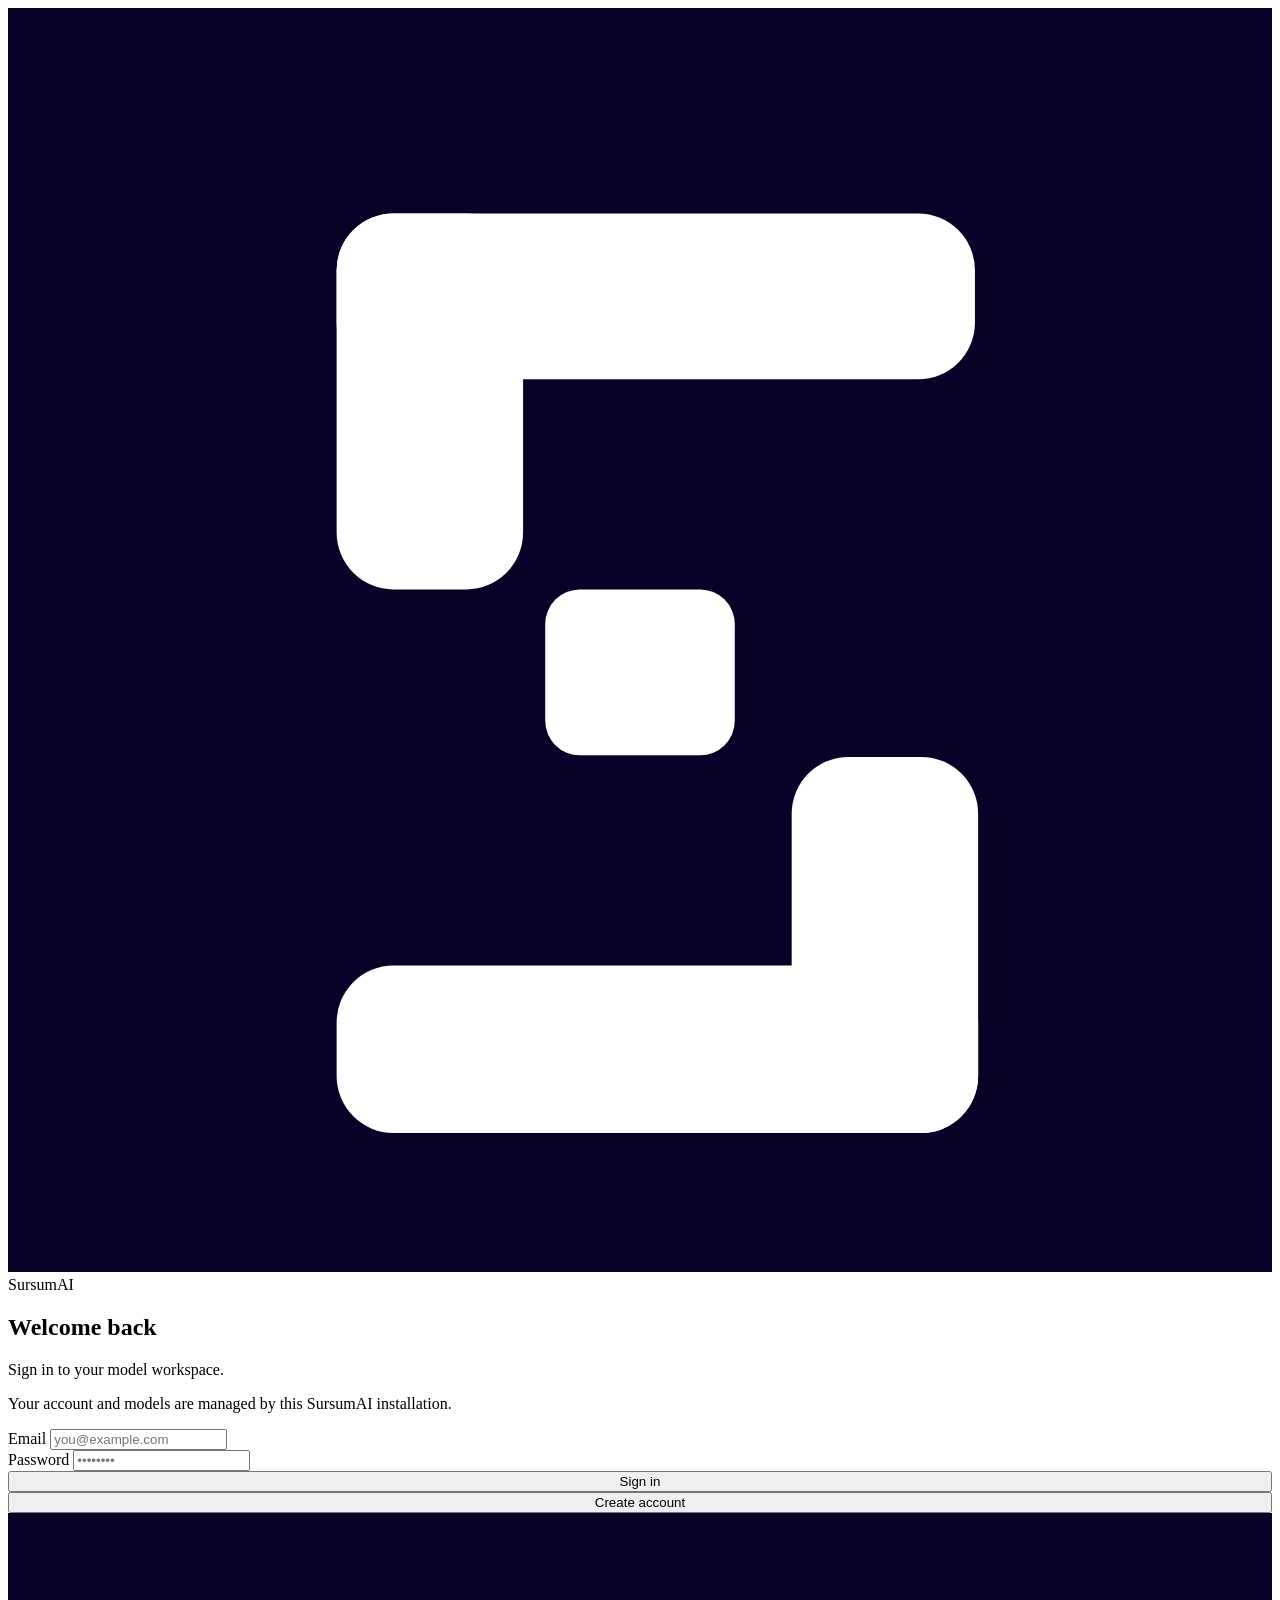
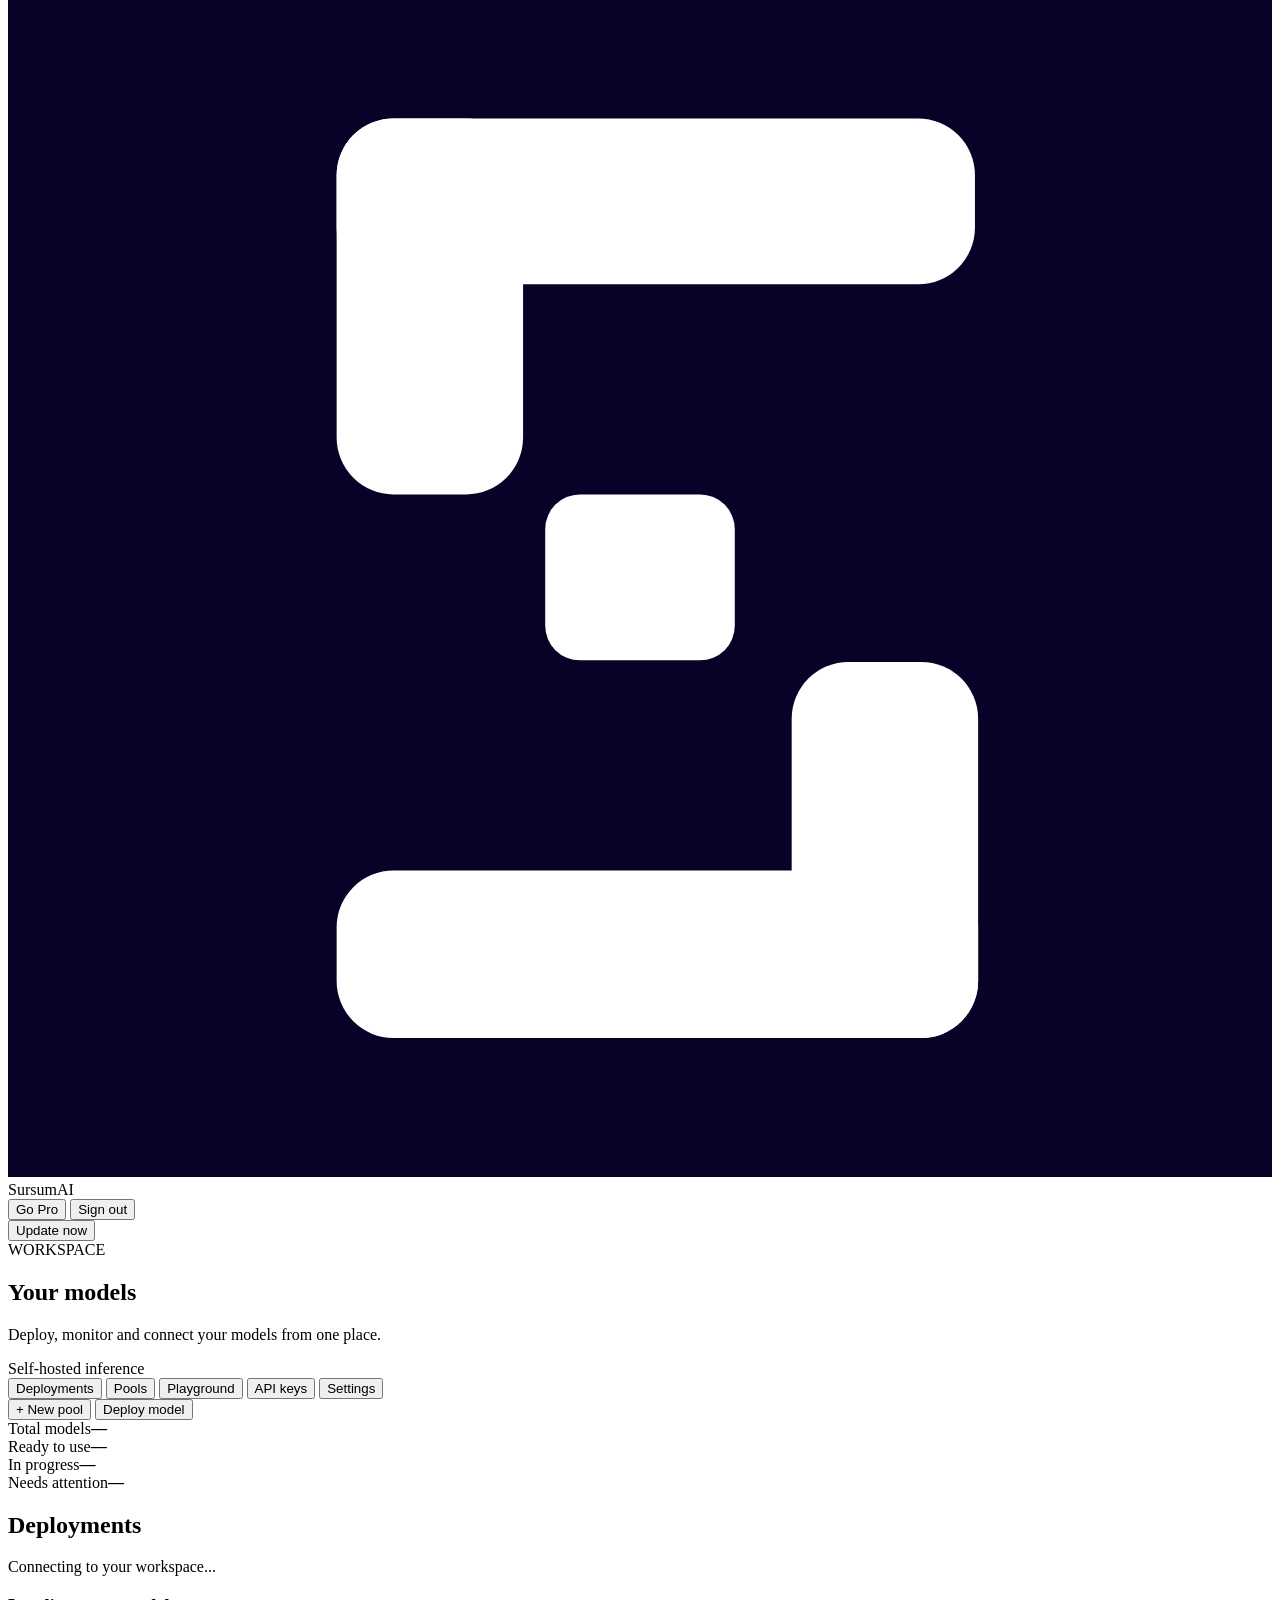
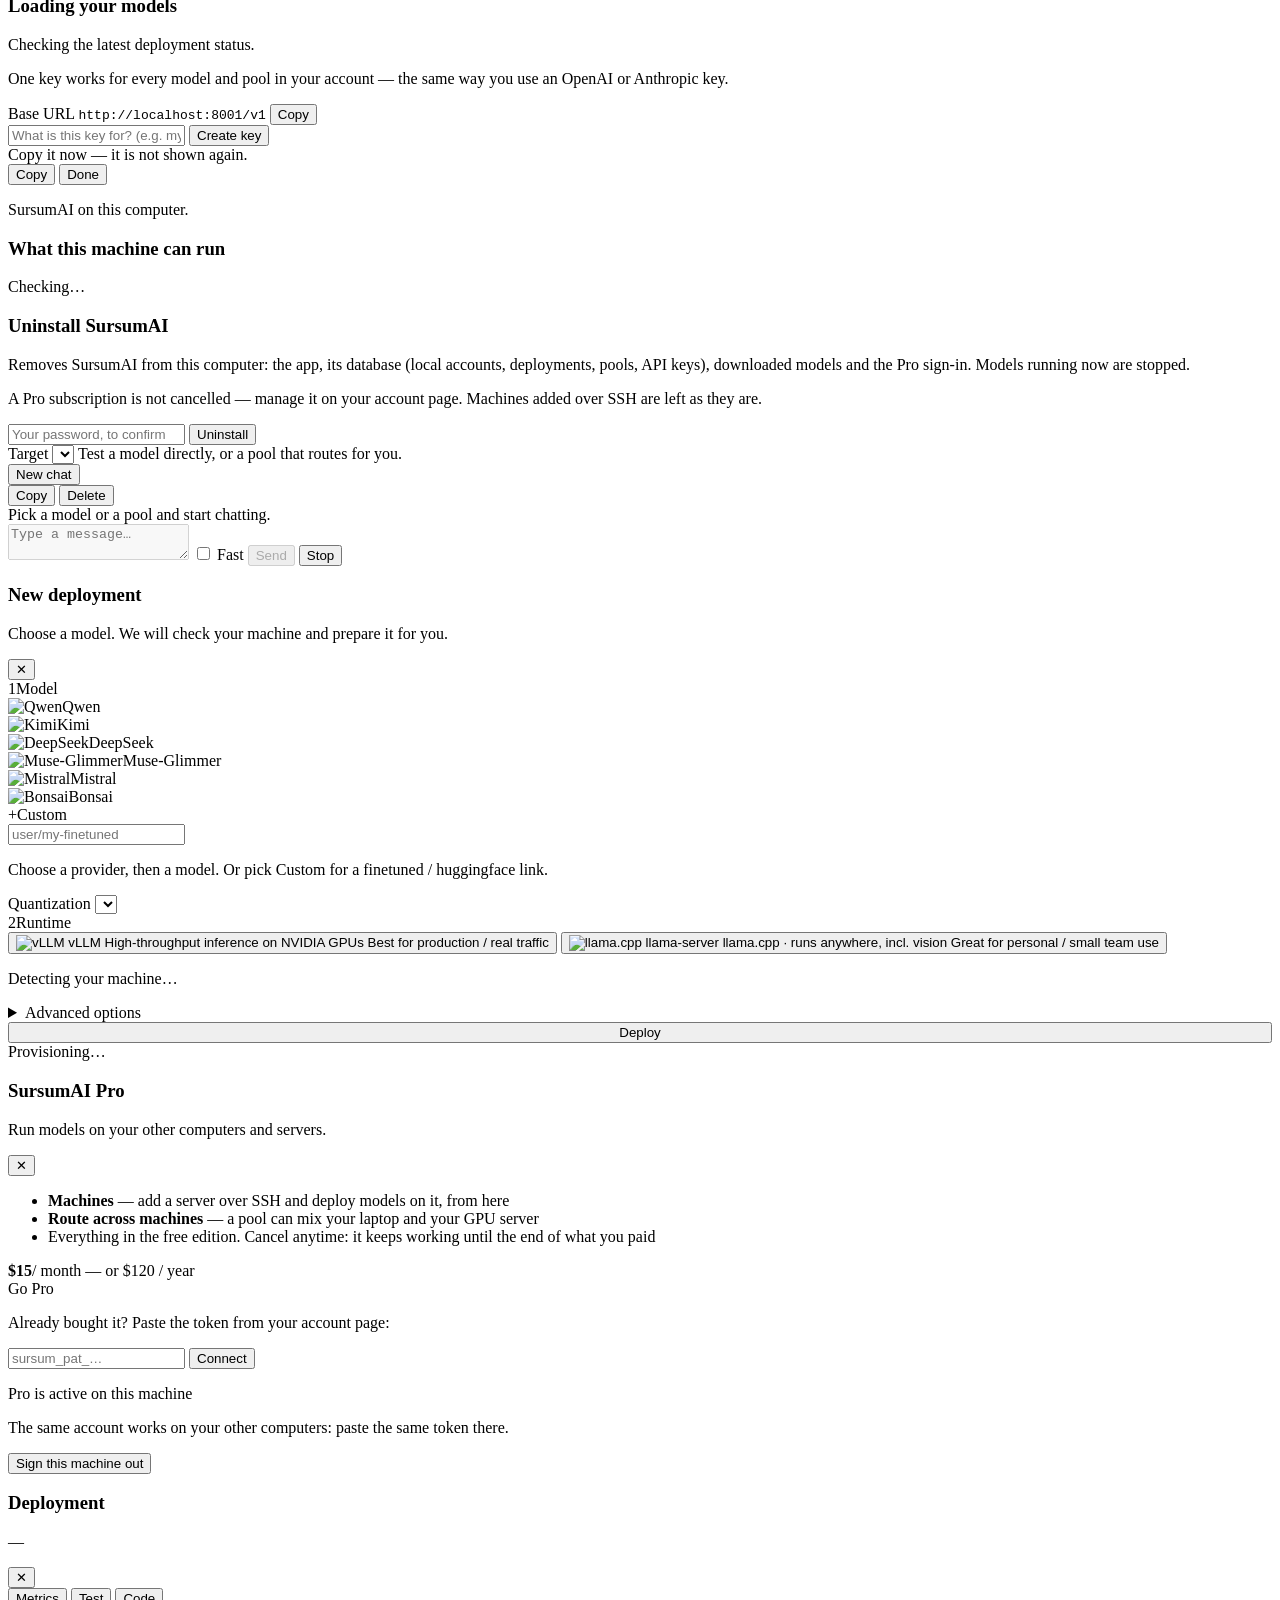
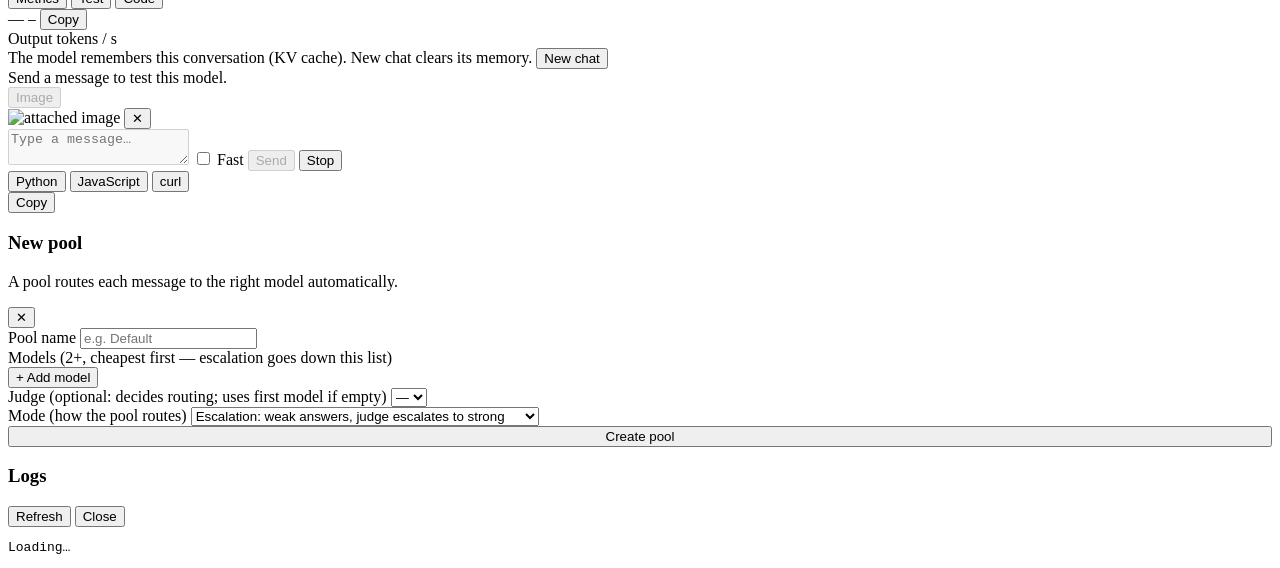
==== commit 6b0f5a0b: "erro de /v1 no formato da OpenAI, proxy que não cai calado, e log de deploy com teto Quatro coisas q" ====
--- a/web/index.html
+++ b/web/index.html
@@ -3,7 +3,7 @@
 <head>
   <meta charset="UTF-8" />
   <meta name="viewport" content="width=device-width, initial-scale=1.0" />
-  <title>SursumAI - Self-Hosting Models</title>
+  <title>SursumAI | Model workspace</title>
   <link rel="icon" type="image/svg+xml" href="/assets/favicon.svg" />
   <link rel="stylesheet" href="/style.css" />
 </head>
@@ -12,21 +12,22 @@
 
   <!-- ======= LOGIN ======= -->
   <section id="login" class="auth-wrap">
-    <div class="auth-card glass">
+    <form class="auth-card glass" onsubmit="event.preventDefault();submitAuth()">
       <div class="auth-brand"><svg class="logo-mark" aria-hidden="true" xmlns="http://www.w3.org/2000/svg" viewBox="0 0 800 800"><rect width="800" height="800" fill="#070228"/><g fill="#fff"><rect x="208" y="130" width="404" height="105" rx="36"/><rect x="208" y="130" width="118" height="238" rx="36"/><rect x="340" y="368" width="120" height="105" rx="22"/><rect x="496" y="474" width="118" height="238" rx="36"/><rect x="208" y="606" width="406" height="106" rx="36"/></g></svg><span>SursumAI</span></div>
       <h2 id="authTitle">Welcome back</h2>
-      <p id="authSub">Sign in to manage your deployments</p>
+      <p id="authSub">Sign in to your model workspace.</p>
+      <p class="auth-local-note">Your account and models are managed by this SursumAI installation.</p>
       <div class="field">
-        <label>Email</label>
+        <label for="auth_email">Email</label>
         <input id="auth_email" class="input" type="email" autocomplete="email" placeholder="you@example.com" />
       </div>
       <div class="field">
-        <label>Password</label>
+        <label for="auth_password">Password</label>
         <input id="auth_password" class="input" type="password" autocomplete="current-password" placeholder="••••••••" />
       </div>
-      <button id="authBtn" class="btn btn-primary" style="width:100%" onclick="submitAuth()">Sign in</button>
-      <button id="authToggle" class="btn btn-ghost" style="width:100%" onclick="toggleAuth()">Create account</button>
-    </div>
+      <button id="authBtn" type="submit" class="btn btn-primary" style="width:100%">Sign in</button>
+      <button id="authToggle" type="button" class="btn btn-ghost" style="width:100%" onclick="toggleAuth()">Create account</button>
+    </form>
   </section>
 
   <!-- ======= DASHBOARD ======= -->
@@ -44,6 +45,14 @@
         <span id="updateBannerText"></span>
         <button class="btn btn-primary update-btn" onclick="applyUpdate()">Update now</button>
       </div>
+      <header class="workspace-head">
+        <div>
+          <span class="eyebrow">WORKSPACE</span>
+          <h1 id="workspaceTitle">Your models</h1>
+          <p id="workspaceDescription">Deploy, monitor and connect your models from one place.</p>
+        </div>
+        <span class="workspace-label">Self-hosted inference</span>
+      </header>
       <div class="dash-head">
         <div class="dash-tabs">
           <button class="dash-tab active" data-view="deploys" onclick="switchDash('deploys')">Deployments</button>
@@ -54,11 +63,19 @@
         </div>
         <div>
           <button class="btn btn-primary hidden" id="poolBtn" onclick="openPoolModal()">+ New pool</button>
-          <button class="btn btn-primary" id="newBtn" onclick="openModal()">+ New</button>
+          <button class="btn btn-primary" id="newBtn" onclick="openModal()">Deploy model</button>
         </div>
       </div>
       <div id="deploysView">
-        <div id="sursumaiGrid" class="sursum-grid"></div>
+        <div id="deployConnection" class="connection-notice hidden" role="status"></div>
+        <div class="workspace-summary" aria-label="Deployment overview">
+          <div><span>Total models</span><strong id="summaryTotal">&mdash;</strong></div>
+          <div><span>Ready to use</span><strong id="summaryReady">&mdash;</strong></div>
+          <div><span>In progress</span><strong id="summaryStarting">&mdash;</strong></div>
+          <div><span>Needs attention</span><strong id="summaryFailed">&mdash;</strong></div>
+        </div>
+        <div class="section-heading"><h2>Deployments</h2><span id="deployFreshness">Connecting to your workspace...</span></div>
+        <div id="sursumaiGrid" class="sursum-grid"><div class="empty glass"><span class="orb" data-state="checking"></span><h3>Loading your models</h3><p>Checking the latest deployment status.</p></div></div>
       </div>
       <div id="poolsView" class="hidden">
         <div id="poolsGrid" class="sursum-grid"></div>
@@ -152,7 +169,7 @@
       <div class="modal-head">
         <div>
           <h3 id="modalTitle">New deployment</h3>
-          <p class="modal-sub" id="modalSub">Provision a self-hosted model on your infrastructure.</p>
+          <p class="modal-sub" id="modalSub">Choose a model. We will check your machine and prepare it for you.</p>
         </div>
         <button class="modal-close" onclick="closeModal()" aria-label="Close">✕</button>
       </div>
@@ -370,7 +387,7 @@
     </div>
   </div>
 
-  <div id="toast" class="toast"></div>
+  <div id="toast" class="toast" role="status" aria-live="polite"></div>
 
   <!-- ======= DEPLOY DETAIL MODAL ======= -->
   <div id="detailModal" class="overlay hidden" onclick="if(event.target===this) closeDetail()">
